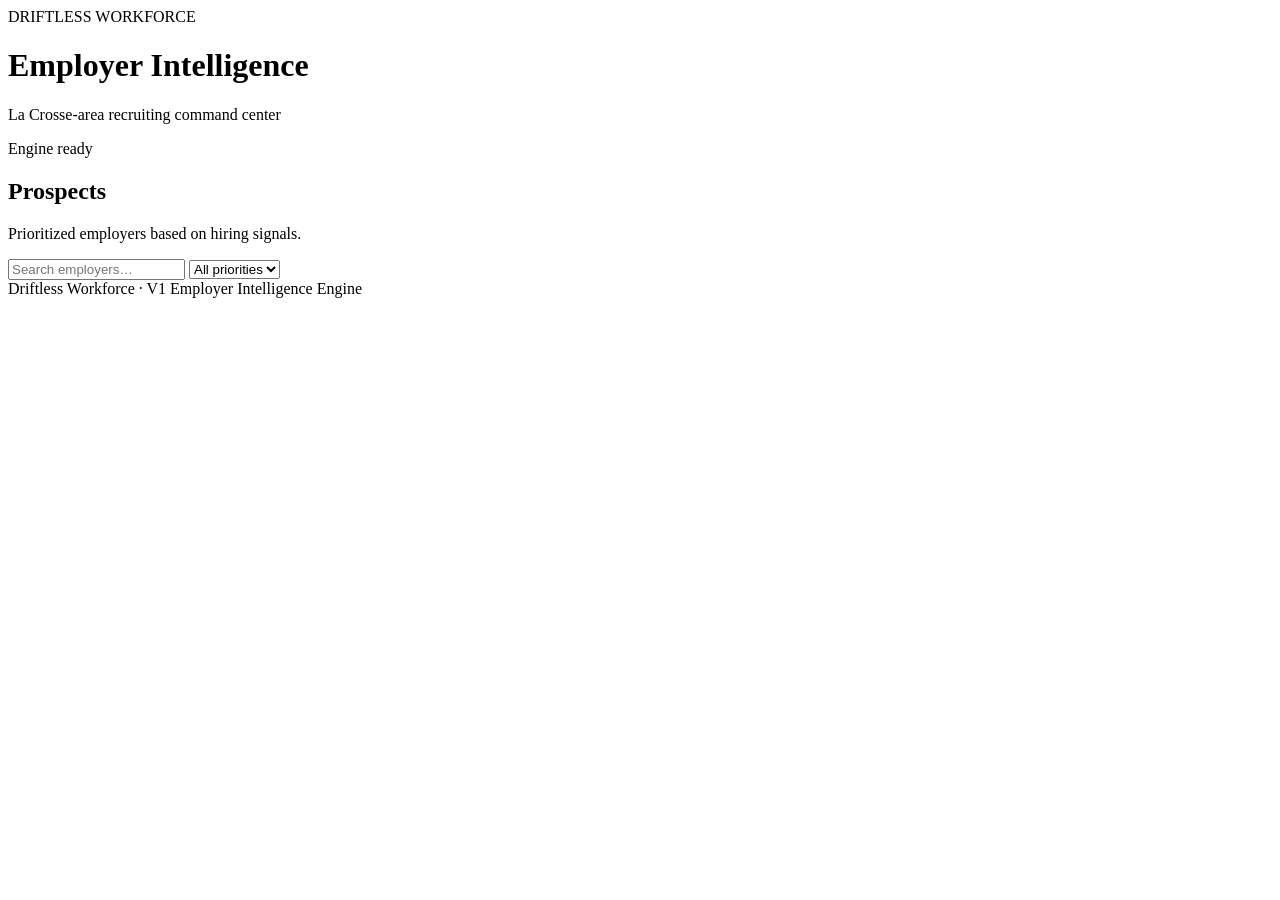
==== frontend/index.html @ dbfc9eac "Build browser command center shell" ====
<!doctype html>
<html lang="en">
<head>
  <meta charset="utf-8">
  <meta name="viewport" content="width=device-width,initial-scale=1">
  <title>Driftless Workforce | Employer Intelligence</title>
  <link rel="stylesheet" href="styles.css">
</head>
<body>
  <header class="topbar">
    <div>
      <div class="eyebrow">DRIFTLESS WORKFORCE</div>
      <h1>Employer Intelligence</h1>
      <p>La Crosse-area recruiting command center</p>
    </div>
    <div class="status"><span></span> Engine ready</div>
  </header>

  <main>
    <section class="metrics" id="metrics"></section>

    <section class="toolbar">
      <div>
        <h2>Prospects</h2>
        <p>Prioritized employers based on hiring signals.</p>
      </div>
      <div class="controls">
        <input id="search" type="search" placeholder="Search employers…">
        <select id="filter">
          <option value="ALL">All priorities</option>
          <option value="Pursue">Pursue</option>
          <option value="Monitor">Monitor</option>
          <option value="Low">Low</option>
        </select>
      </div>
    </section>

    <section id="prospects" class="prospects"></section>
  </main>

  <footer>Driftless Workforce · V1 Employer Intelligence Engine</footer>
  <script src="app.js"></script>
</body>
</html>
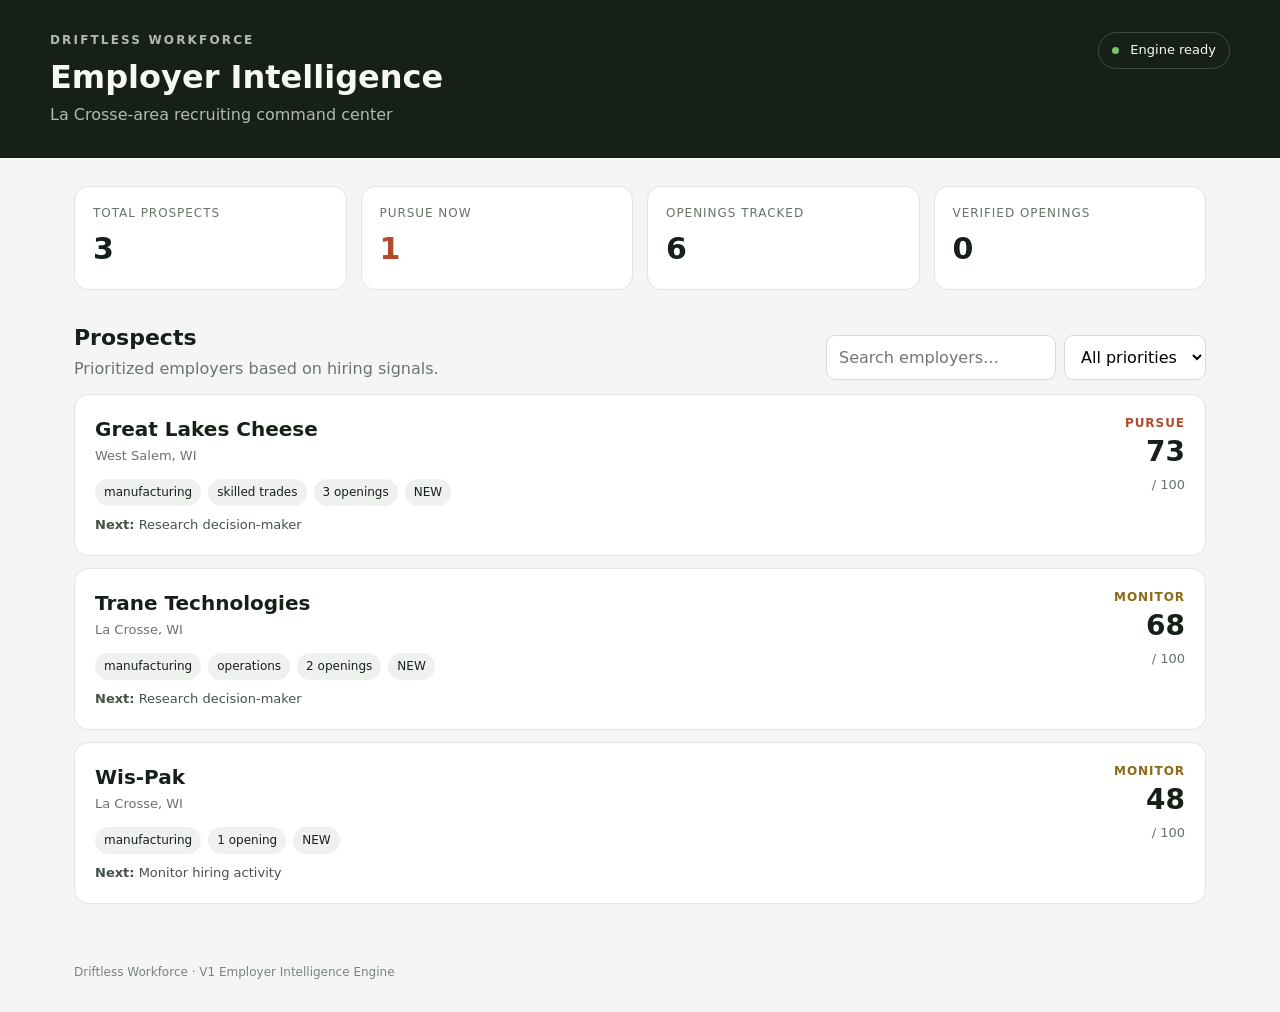
==== commit 0cc850fd: "Wire command center for prospect drill-down" ====
--- a/frontend/index.html
+++ b/frontend/index.html
@@ -1,44 +1 @@
-<!doctype html>
-<html lang="en">
-<head>
-  <meta charset="utf-8">
-  <meta name="viewport" content="width=device-width,initial-scale=1">
-  <title>Driftless Workforce | Employer Intelligence</title>
-  <link rel="stylesheet" href="styles.css">
-</head>
-<body>
-  <header class="topbar">
-    <div>
-      <div class="eyebrow">DRIFTLESS WORKFORCE</div>
-      <h1>Employer Intelligence</h1>
-      <p>La Crosse-area recruiting command center</p>
-    </div>
-    <div class="status"><span></span> Engine ready</div>
-  </header>
-
-  <main>
-    <section class="metrics" id="metrics"></section>
-
-    <section class="toolbar">
-      <div>
-        <h2>Prospects</h2>
-        <p>Prioritized employers based on hiring signals.</p>
-      </div>
-      <div class="controls">
-        <input id="search" type="search" placeholder="Search employers…">
-        <select id="filter">
-          <option value="ALL">All priorities</option>
-          <option value="Pursue">Pursue</option>
-          <option value="Monitor">Monitor</option>
-          <option value="Low">Low</option>
-        </select>
-      </div>
-    </section>
-
-    <section id="prospects" class="prospects"></section>
-  </main>
-
-  <footer>Driftless Workforce · V1 Employer Intelligence Engine</footer>
-  <script src="app.js"></script>
-</body>
-</html>
+<!doctype html><html lang="en"><head><meta charset="utf-8"><meta name="viewport" content="width=device-width,initial-scale=1"><title>Driftless Workforce | Employer Intelligence</title><link rel="stylesheet" href="styles.css"></head><body><header class="topbar"><div><div class="eyebrow">DRIFTLESS WORKFORCE</div><h1>Employer Intelligence</h1><p>La Crosse-area recruiting command center</p></div><div class="status"><span></span> Engine ready</div></header><main><section class="metrics" id="metrics"></section><section class="toolbar"><div><h2>Prospects</h2><p>Prioritized employers based on hiring signals.</p></div><div class="controls"><input id="search" type="search" placeholder="Search employers…"><select id="filter"><option value="ALL">All priorities</option><option value="Pursue">Pursue</option><option value="Monitor">Monitor</option><option value="Low">Low</option></select></div></section><section id="prospects" class="prospects"></section></main><footer>Driftless Workforce · V1 Employer Intelligence Engine</footer><script src="app.js"></script></body></html>
--- a/frontend/styles.css
+++ b/frontend/styles.css
@@ -0,0 +1,6 @@
+:root{font-family:Inter,ui-sans-serif,system-ui,-apple-system,BlinkMacSystemFont,"Segoe UI",sans-serif;color:#172018;background:#f5f6f3;line-height:1.45}
+*{box-sizing:border-box}body{margin:0}.topbar{background:#172018;color:#f7f8f4;padding:32px max(24px,calc((100vw - 1180px)/2));display:flex;justify-content:space-between;gap:24px;align-items:flex-start}.eyebrow{font-size:12px;letter-spacing:.18em;font-weight:800;opacity:.7}.topbar h1{margin:5px 0 2px;font-size:32px}.topbar p{margin:0;opacity:.7}.status{border:1px solid rgba(255,255,255,.18);border-radius:999px;padding:8px 13px;font-size:13px;white-space:nowrap}.status span{display:inline-block;width:7px;height:7px;border-radius:50%;background:#79c267;margin-right:7px}
+main{max-width:1180px;margin:0 auto;padding:28px 24px 60px}.metrics{display:grid;grid-template-columns:repeat(4,1fr);gap:14px;margin-bottom:32px}.metric{background:#fff;border:1px solid #e1e4df;border-radius:14px;padding:18px}.metric .label{font-size:12px;text-transform:uppercase;letter-spacing:.08em;color:#69736a}.metric .value{font-size:30px;font-weight:800;margin-top:5px}.metric.hot .value{color:#b44a2d}
+.toolbar{display:flex;justify-content:space-between;align-items:end;gap:20px;margin-bottom:14px}.toolbar h2{margin:0;font-size:22px}.toolbar p{margin:3px 0 0;color:#6b746d}.controls{display:flex;gap:8px}.controls input,.controls select{border:1px solid #d5dad4;background:#fff;border-radius:9px;padding:10px 12px;font:inherit}.controls input{min-width:230px}
+.prospects{display:grid;gap:12px}.card{background:#fff;border:1px solid #e1e4df;border-radius:14px;padding:20px;display:grid;grid-template-columns:minmax(0,1fr) auto;gap:18px}.card:hover{border-color:#bfc8bf}.company{font-size:20px;font-weight:800}.meta{color:#69736a;font-size:13px;margin-top:3px}.signals{display:flex;flex-wrap:wrap;gap:7px;margin-top:13px}.pill{background:#eef1ed;border-radius:999px;padding:5px 9px;font-size:12px}.score{text-align:right}.score strong{font-size:28px}.priority{font-size:12px;font-weight:800;text-transform:uppercase;letter-spacing:.08em}.pursue{color:#b44a2d}.monitor{color:#8b6a18}.low{color:#69736a}.action{margin-top:10px;font-size:13px;color:#475148}.empty{padding:40px;text-align:center;color:#69736a;background:#fff;border:1px dashed #cfd5cf;border-radius:14px}
+footer{max-width:1180px;margin:0 auto;padding:0 24px 30px;color:#7a827b;font-size:12px}@media(max-width:760px){.topbar{display:block}.status{display:inline-block;margin-top:18px}.metrics{grid-template-columns:repeat(2,1fr)}.toolbar{display:block}.controls{margin-top:14px}.controls input{min-width:0;width:100%}.card{grid-template-columns:1fr}.score{text-align:left}}
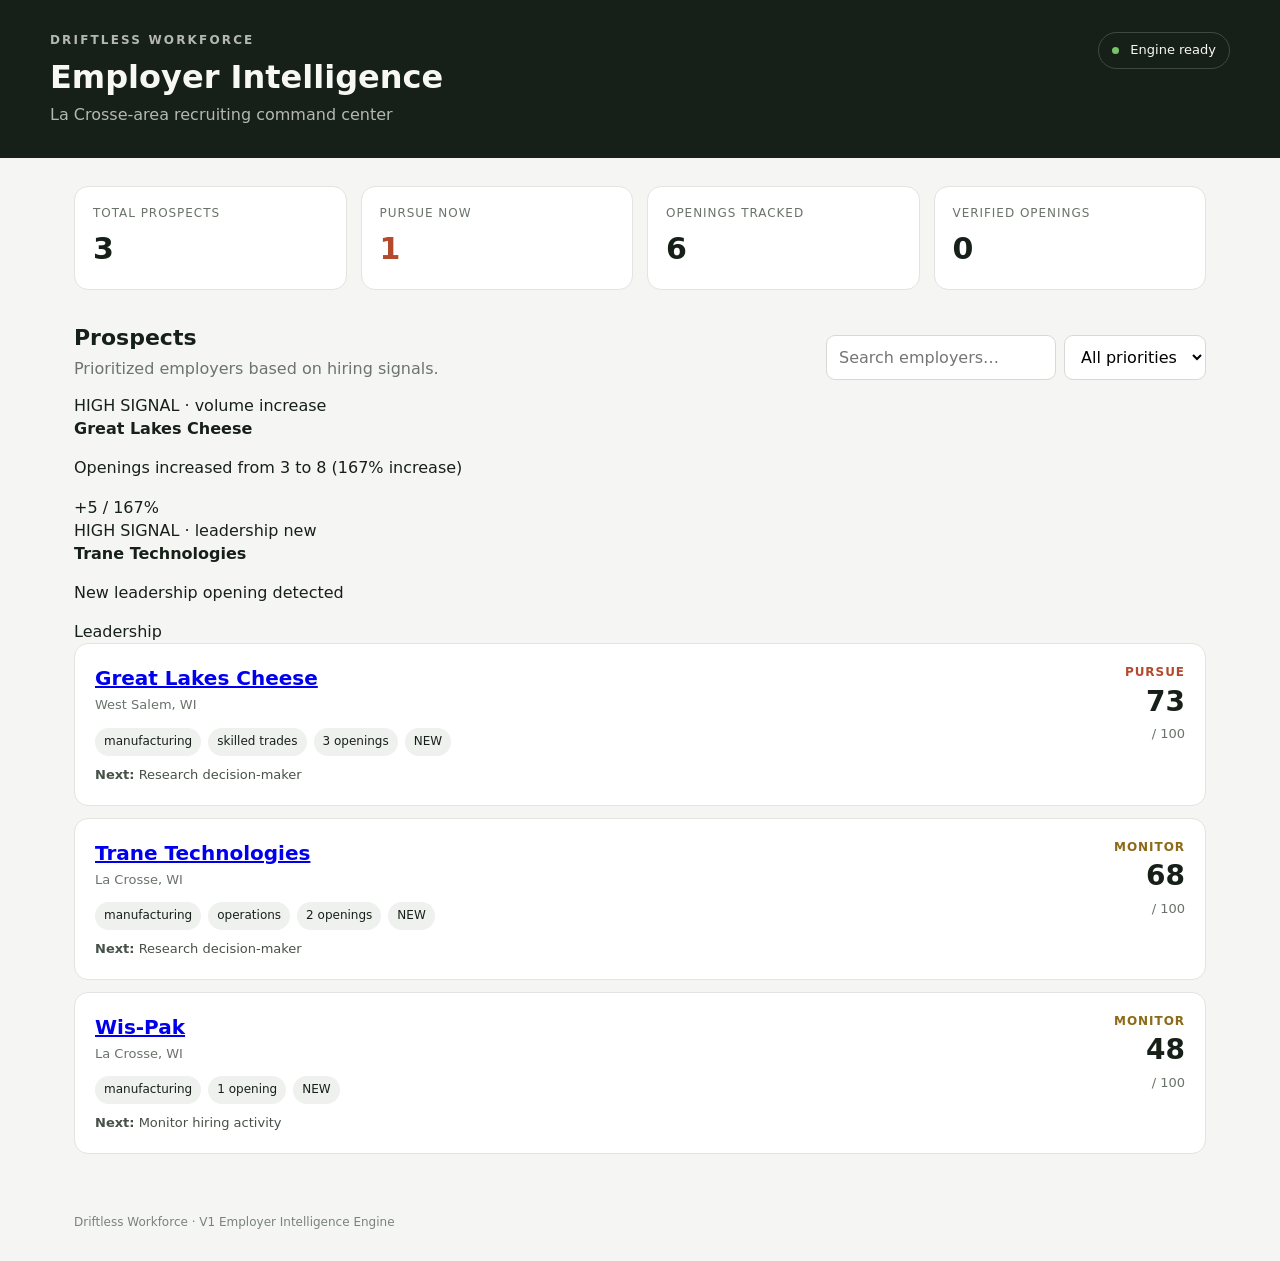
==== commit 2286eded: "Show live hiring signals on command center" ====
--- a/frontend/index.html
+++ b/frontend/index.html
@@ -1 +1 @@
-<!doctype html><html lang="en"><head><meta charset="utf-8"><meta name="viewport" content="width=device-width,initial-scale=1"><title>Driftless Workforce | Employer Intelligence</title><link rel="stylesheet" href="styles.css"></head><body><header class="topbar"><div><div class="eyebrow">DRIFTLESS WORKFORCE</div><h1>Employer Intelligence</h1><p>La Crosse-area recruiting command center</p></div><div class="status"><span></span> Engine ready</div></header><main><section class="metrics" id="metrics"></section><section class="toolbar"><div><h2>Prospects</h2><p>Prioritized employers based on hiring signals.</p></div><div class="controls"><input id="search" type="search" placeholder="Search employers…"><select id="filter"><option value="ALL">All priorities</option><option value="Pursue">Pursue</option><option value="Monitor">Monitor</option><option value="Low">Low</option></select></div></section><section id="prospects" class="prospects"></section></main><footer>Driftless Workforce · V1 Employer Intelligence Engine</footer><script src="app.js"></script></body></html>+<!doctype html><html lang="en"><head><meta charset="utf-8"><meta name="viewport" content="width=device-width,initial-scale=1"><title>Driftless Workforce | Employer Intelligence</title><link rel="stylesheet" href="styles.css"></head><body><header class="topbar"><div><div class="eyebrow">DRIFTLESS WORKFORCE</div><h1>Employer Intelligence</h1><p>La Crosse-area recruiting command center</p></div><div class="status"><span></span> Engine ready</div></header><main><section class="metrics" id="metrics"></section><section class="toolbar"><div><h2>Prospects</h2><p>Prioritized employers based on hiring signals.</p></div><div class="controls"><input id="search" type="search" placeholder="Search employers…"><select id="filter"><option value="ALL">All priorities</option><option value="Pursue">Pursue</option><option value="Monitor">Monitor</option><option value="Low">Low</option></select></div></section><section><div id="alerts"></div></section><section id="prospects" class="prospects"></section></main><footer>Driftless Workforce · V1 Employer Intelligence Engine</footer><script src="app.js"></script><script src="alerts.js"></script></body></html>
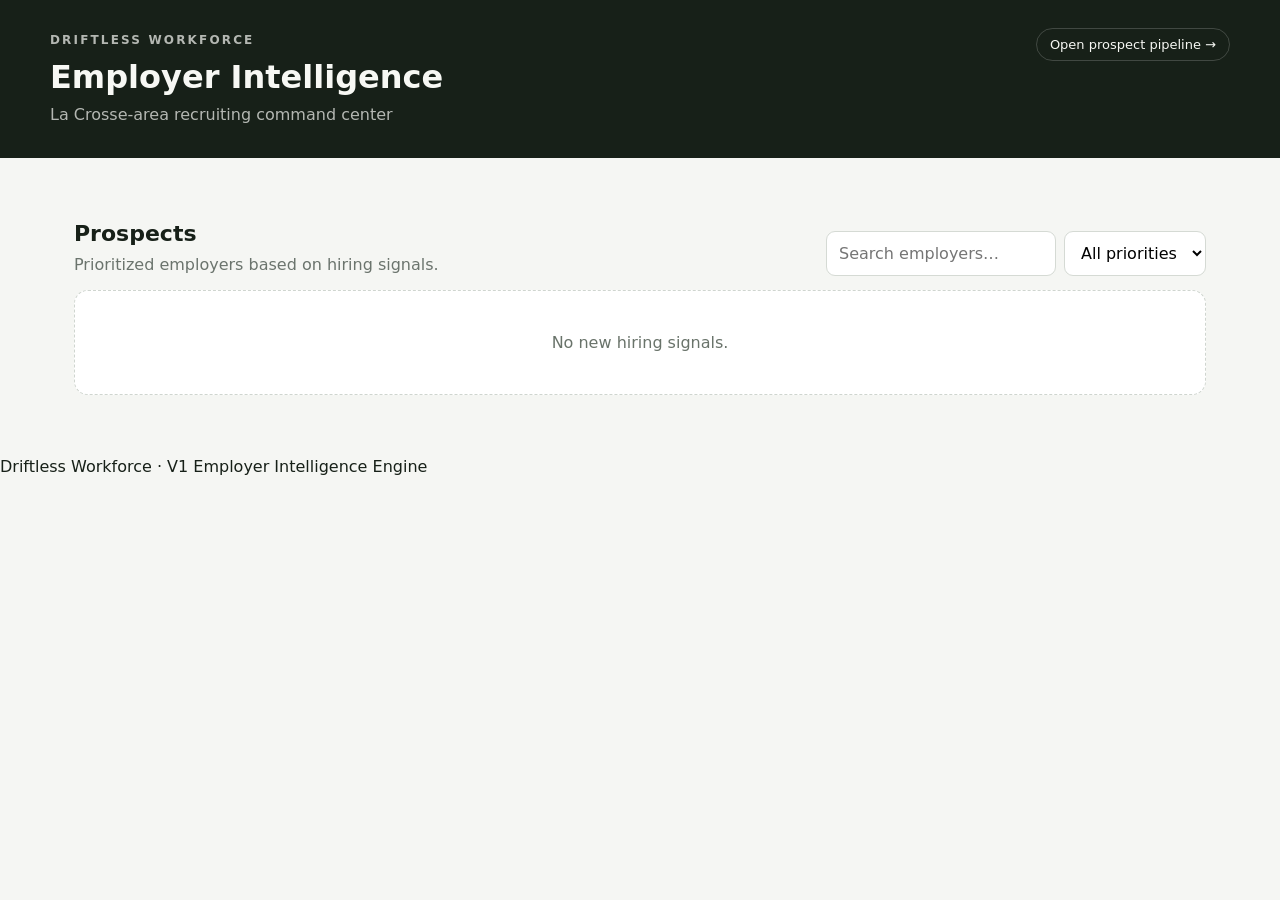
==== commit dc48d668: "Add production prospect pipeline navigation" ====
--- a/frontend/index.html
+++ b/frontend/index.html
@@ -1 +1 @@
-<!doctype html><html lang="en"><head><meta charset="utf-8"><meta name="viewport" content="width=device-width,initial-scale=1"><title>Driftless Workforce | Employer Intelligence</title><link rel="stylesheet" href="styles.css"></head><body><header class="topbar"><div><div class="eyebrow">DRIFTLESS WORKFORCE</div><h1>Employer Intelligence</h1><p>La Crosse-area recruiting command center</p></div><div class="status"><span></span> Engine ready</div></header><main><section class="metrics" id="metrics"></section><section class="toolbar"><div><h2>Prospects</h2><p>Prioritized employers based on hiring signals.</p></div><div class="controls"><input id="search" type="search" placeholder="Search employers…"><select id="filter"><option value="ALL">All priorities</option><option value="Pursue">Pursue</option><option value="Monitor">Monitor</option><option value="Low">Low</option></select></div></section><section><div id="alerts"></div></section><section id="prospects" class="prospects"></section></main><footer>Driftless Workforce · V1 Employer Intelligence Engine</footer><script src="app.js"></script><script src="alerts.js"></script></body></html>+<!doctype html><html lang="en"><head><meta charset="utf-8"><meta name="viewport" content="width=device-width,initial-scale=1"><title>Driftless Workforce | Employer Intelligence</title><link rel="stylesheet" href="styles.css"></head><body><header class="topbar"><div><div class="eyebrow">DRIFTLESS WORKFORCE</div><h1>Employer Intelligence</h1><p>La Crosse-area recruiting command center</p></div><div><a class="status" href="pipeline.html">Open prospect pipeline →</a></div></header><main><section class="metrics" id="metrics"></section><section class="toolbar"><div><h2>Prospects</h2><p>Prioritized employers based on hiring signals.</p></div><div class="controls"><input id="search" type="search" placeholder="Search employers…"><select id="filter"><option value="ALL">All priorities</option><option value="Pursue">Pursue</option><option value="Monitor">Monitor</option><option value="Low">Low</option></select></div></section><section><div id="alerts"></div></section><section id="prospects" class="prospects"></section></main><footer>Driftless Workforce · V1 Employer Intelligence Engine</footer><script src="app.js"></script><script src="alerts.js"></script></body></html>
--- a/frontend/styles.css
+++ b/frontend/styles.css
@@ -1,6 +1 @@
-:root{font-family:Inter,ui-sans-serif,system-ui,-apple-system,BlinkMacSystemFont,"Segoe UI",sans-serif;color:#172018;background:#f5f6f3;line-height:1.45}
-*{box-sizing:border-box}body{margin:0}.topbar{background:#172018;color:#f7f8f4;padding:32px max(24px,calc((100vw - 1180px)/2));display:flex;justify-content:space-between;gap:24px;align-items:flex-start}.eyebrow{font-size:12px;letter-spacing:.18em;font-weight:800;opacity:.7}.topbar h1{margin:5px 0 2px;font-size:32px}.topbar p{margin:0;opacity:.7}.status{border:1px solid rgba(255,255,255,.18);border-radius:999px;padding:8px 13px;font-size:13px;white-space:nowrap}.status span{display:inline-block;width:7px;height:7px;border-radius:50%;background:#79c267;margin-right:7px}
-main{max-width:1180px;margin:0 auto;padding:28px 24px 60px}.metrics{display:grid;grid-template-columns:repeat(4,1fr);gap:14px;margin-bottom:32px}.metric{background:#fff;border:1px solid #e1e4df;border-radius:14px;padding:18px}.metric .label{font-size:12px;text-transform:uppercase;letter-spacing:.08em;color:#69736a}.metric .value{font-size:30px;font-weight:800;margin-top:5px}.metric.hot .value{color:#b44a2d}
-.toolbar{display:flex;justify-content:space-between;align-items:end;gap:20px;margin-bottom:14px}.toolbar h2{margin:0;font-size:22px}.toolbar p{margin:3px 0 0;color:#6b746d}.controls{display:flex;gap:8px}.controls input,.controls select{border:1px solid #d5dad4;background:#fff;border-radius:9px;padding:10px 12px;font:inherit}.controls input{min-width:230px}
-.prospects{display:grid;gap:12px}.card{background:#fff;border:1px solid #e1e4df;border-radius:14px;padding:20px;display:grid;grid-template-columns:minmax(0,1fr) auto;gap:18px}.card:hover{border-color:#bfc8bf}.company{font-size:20px;font-weight:800}.meta{color:#69736a;font-size:13px;margin-top:3px}.signals{display:flex;flex-wrap:wrap;gap:7px;margin-top:13px}.pill{background:#eef1ed;border-radius:999px;padding:5px 9px;font-size:12px}.score{text-align:right}.score strong{font-size:28px}.priority{font-size:12px;font-weight:800;text-transform:uppercase;letter-spacing:.08em}.pursue{color:#b44a2d}.monitor{color:#8b6a18}.low{color:#69736a}.action{margin-top:10px;font-size:13px;color:#475148}.empty{padding:40px;text-align:center;color:#69736a;background:#fff;border:1px dashed #cfd5cf;border-radius:14px}
-footer{max-width:1180px;margin:0 auto;padding:0 24px 30px;color:#7a827b;font-size:12px}@media(max-width:760px){.topbar{display:block}.status{display:inline-block;margin-top:18px}.metrics{grid-template-columns:repeat(2,1fr)}.toolbar{display:block}.controls{margin-top:14px}.controls input{min-width:0;width:100%}.card{grid-template-columns:1fr}.score{text-align:left}}
+:root{font-family:Inter,ui-sans-serif,system-ui,-apple-system,BlinkMacSystemFont,"Segoe UI",sans-serif;color:#172018;background:#f5f6f3;line-height:1.45}*{box-sizing:border-box}body{margin:0}.topbar{background:#172018;color:#f7f8f4;padding:32px max(24px,calc((100vw - 1180px)/2));display:flex;justify-content:space-between;gap:24px;align-items:flex-start}.eyebrow{font-size:12px;letter-spacing:.18em;font-weight:800;opacity:.7}.topbar h1{margin:5px 0 2px;font-size:32px}.topbar p{margin:0;opacity:.7}.status{border:1px solid rgba(255,255,255,.18);border-radius:999px;padding:8px 13px;font-size:13px;white-space:nowrap;color:inherit;text-decoration:none}.status span{display:inline-block;width:7px;height:7px;border-radius:50%;background:#79c267;margin-right:7px}main{max-width:1180px;margin:0 auto;padding:28px 24px 60px}.metrics{display:grid;grid-template-columns:repeat(4,1fr);gap:14px;margin-bottom:32px}.metric{background:#fff;border:1px solid #e1e4df;border-radius:14px;padding:18px}.metric .label{font-size:12px;text-transform:uppercase;letter-spacing:.08em;color:#69736a}.metric .value{font-size:30px;font-weight:800;margin-top:5px}.metric.hot .value{color:#b44a2d}.toolbar{display:flex;justify-content:space-between;align-items:end;gap:20px;margin-bottom:14px}.toolbar h2{margin:0;font-size:22px}.toolbar p{margin:3px 0 0;color:#6b746d}.controls{display:flex;gap:8px}.controls input,.controls select{border:1px solid #d5dad4;background:#fff;border-radius:9px;padding:10px 12px;font:inherit}.controls input{min-width:230px}.prospects{display:grid;gap:12px}.card{background:#fff;border:1px solid #e1e4df;border-radius:14px;padding:20px;display:grid;grid-template-columns:minmax(0,1fr) auto;gap:18px}.card:hover{border-color:#bfc8bf}.company{font-size:20px;font-weight:800;color:inherit;text-decoration:none}.company:hover{text-decoration:underline}.meta{color:#69736a;font-size:13px;margin-top:3px}.signals{display:flex;flex-wrap:wrap;gap:7px;margin-top:13px}.pill{background:#eef1ed;border-radius:999px;padding:5px 9px;font-size:12px}.momentum{display:inline-block;border-radius:999px;padding:5px 9px;font-size:12px;font-weight:800;background:#eef1ed}.momentum.up{background:#e5f0e2;color:#35602f}.momentum.down{background:#f2e8e4;color:#7a3828}.momentum.flat,.momentum.baseline{color:#69736a}.score{text-align:right}.score strong{font-size:28px}.priority{font-size:12px;font-weight:800;text-transform:uppercase;letter-spacing:.08em}.pursue{color:#b44a2d}.monitor{color:#8b6a18}.low{color:#69736a}.action{margin-top:10px;font-size:13px;color:#475148}.empty{padding:40px;text-align:center;color:#69736a;background:#fff;border:1px dashed #cfd5cf;border-radius:14px}.alert{display:flex;justify-content:space-between;gap:18px;align-items:center;background:#fff;border:1px solid #e1e4df;border-left:4px solid #b44a2d;border-radius:12px;padding:14px 16px;margin:0 0 12px}.alert.medium{border-left-color:#8b6a18}.alert.low{border-left-color:#69736a}.alert-kicker{font-size:10px;letter-spacing:.12em;font-weight:800;color:#69736a;text-transform:uppercase}.alert p{margin:3px 0 0;color:#475148}.alert>span{font-weight:800;white-space:nowrap}.pipeline{display:grid;grid-template-columns:repeat(6,minmax(180px,1fr));gap:12px;overflow-x:auto}.lane{background:#eef1ed;border-radius:12px;padding:10px;min-height:300px}.lane-head{display:flex;justify-content:space-between;align-items:center}.lane-head h2{font-size:11px;letter-spacing:.08em}.lane-head span{font-size:11px;background:#fff;border-radius:999px;padding:3px 7px}.pipeline-card{background:#fff;border-radius:10px;padding:12px;margin:8px 0}.pipeline-card .action{font-size:12px;margin:7px 0}.pipeline-card select{width:100%;padding:7px;border:1px solid #d5dad4;border-radius:7px;background:#fff}.empty-lane{font-size:12px;color:#69736a;padding:20px 4px}.trend-card{display:block;margin-top:16px}.trend-summary{display:flex;align-items:baseline;gap:10px;margin:12px 0 18px}.trend-summary strong{font-size:38px}.trend-summary span{color:#69736a}.trend-change{font-weight:800}.trend-chart{height:180px;display:flex;align-items:end;gap:12px;padding:12px 8px 0;border-bottom:1px solid #d5dad4;overflow-x:auto}.trend-point{height:100%;min-width:58px;display:flex;flex-direction:column;justify-content:end;align-items:center;gap:6px}.bar{width:34px;min-height:8px;background:#172018;border-radius:5px 5px 0 0;display:flex;justify-content:center;align-items:flex-start}.bar span{font-size:11px;color:#fff;padding-top:4px}.trend-point small{color:#69736a;font-size:11px}.detail-card{display:block}.detail-card aside{margin-top:24px;padding:16px;background:#f5f6f3;border-radius:10px}.bigscore{font-size:56px;font-weight:900;margin:6px 0 18px}.bigscore small{font-size:18px;font-weight:600;color:#69736a}.score-breakdown{border:1px solid #e1e4df;border-radius:12px;padding:16px;margin:0 0 24px}.breakdown-head{display:flex;justify-content:space-between;align-items:center}.breakdown-head h2{margin:0;font-size:18px}.breakdown-head strong{font-size:20px}.breakdown-row{display:flex;justify-content:space-between;gap:18px;padding:12px 0;border-top:1px solid #eef0ed}.breakdown-row:first-of-type{margin-top:10px}.breakdown-row p{margin:2px 0 0;color:#69736a;font-size:13px}.breakdown-row b{white-space:nowrap}.breakdown-note{font-size:11px;color:#69736a;margin-top:8px}.detail-card button{border:0;border-radius:8px;padding:10px 14px;background:#172018;color:#fff;font:inherit;cursor:pointer}@media(max-width:760px){.topbar{display:block}.status{display:inline-block;margin-top:18px}.metrics{grid-template-columns:repeat(2,1fr)}.toolbar{display:block}.controls{margin-top:14px}.controls input{min-width:0;width:100%}.card{grid-template-columns:1fr}.score{text-align:left}.alert{display:block}.alert>span{display:block;margin-top:8px}.pipeline{grid-template-columns:repeat(6,180px)}}
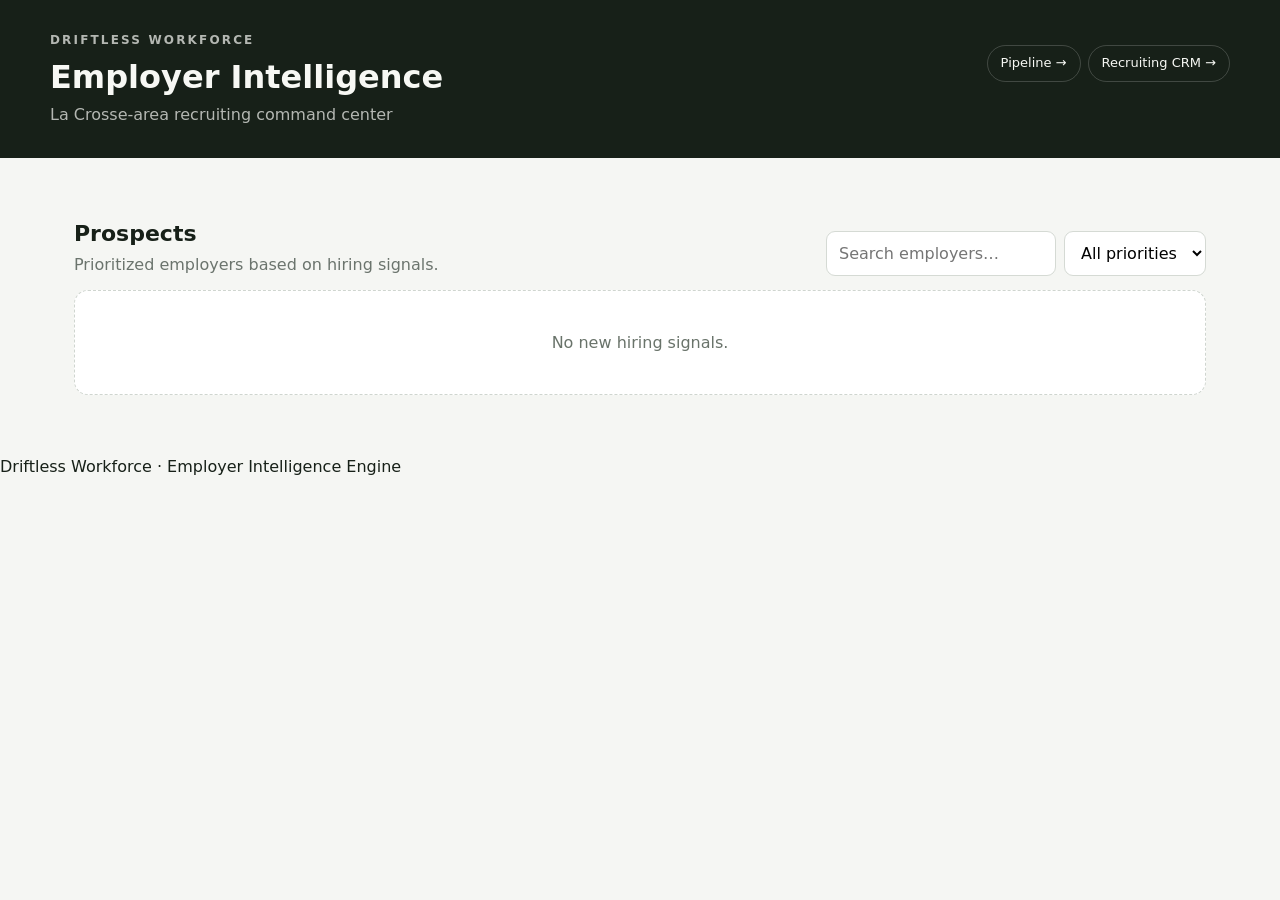
==== commit 8b78f139: "Add CRM navigation to command center" ====
--- a/frontend/index.html
+++ b/frontend/index.html
@@ -1 +1 @@
-<!doctype html><html lang="en"><head><meta charset="utf-8"><meta name="viewport" content="width=device-width,initial-scale=1"><title>Driftless Workforce | Employer Intelligence</title><link rel="stylesheet" href="styles.css"></head><body><header class="topbar"><div><div class="eyebrow">DRIFTLESS WORKFORCE</div><h1>Employer Intelligence</h1><p>La Crosse-area recruiting command center</p></div><div><a class="status" href="pipeline.html">Open prospect pipeline →</a></div></header><main><section class="metrics" id="metrics"></section><section class="toolbar"><div><h2>Prospects</h2><p>Prioritized employers based on hiring signals.</p></div><div class="controls"><input id="search" type="search" placeholder="Search employers…"><select id="filter"><option value="ALL">All priorities</option><option value="Pursue">Pursue</option><option value="Monitor">Monitor</option><option value="Low">Low</option></select></div></section><section><div id="alerts"></div></section><section id="prospects" class="prospects"></section></main><footer>Driftless Workforce · V1 Employer Intelligence Engine</footer><script src="app.js"></script><script src="alerts.js"></script></body></html>+<!doctype html><html lang="en"><head><meta charset="utf-8"><meta name="viewport" content="width=device-width,initial-scale=1"><title>Driftless Workforce | Employer Intelligence</title><link rel="stylesheet" href="styles.css"></head><body><header class="topbar"><div><div class="eyebrow">DRIFTLESS WORKFORCE</div><h1>Employer Intelligence</h1><p>La Crosse-area recruiting command center</p></div><div class="signals"><a class="status" href="pipeline.html">Pipeline →</a><a class="status" href="workspace.html">Recruiting CRM →</a></div></header><main><section class="metrics" id="metrics"></section><section class="toolbar"><div><h2>Prospects</h2><p>Prioritized employers based on hiring signals.</p></div><div class="controls"><input id="search" type="search" placeholder="Search employers…"><select id="filter"><option value="ALL">All priorities</option><option value="Pursue">Pursue</option><option value="Monitor">Monitor</option><option value="Low">Low</option></select></div></section><section><div id="alerts"></div></section><section id="prospects" class="prospects"></section></main><footer>Driftless Workforce · Employer Intelligence Engine</footer><script src="app.js"></script><script src="alerts.js"></script></body></html>
--- a/frontend/styles.css
+++ b/frontend/styles.css
@@ -1 +1 @@
-:root{font-family:Inter,ui-sans-serif,system-ui,-apple-system,BlinkMacSystemFont,"Segoe UI",sans-serif;color:#172018;background:#f5f6f3;line-height:1.45}*{box-sizing:border-box}body{margin:0}.topbar{background:#172018;color:#f7f8f4;padding:32px max(24px,calc((100vw - 1180px)/2));display:flex;justify-content:space-between;gap:24px;align-items:flex-start}.eyebrow{font-size:12px;letter-spacing:.18em;font-weight:800;opacity:.7}.topbar h1{margin:5px 0 2px;font-size:32px}.topbar p{margin:0;opacity:.7}.status{border:1px solid rgba(255,255,255,.18);border-radius:999px;padding:8px 13px;font-size:13px;white-space:nowrap;color:inherit;text-decoration:none}.status span{display:inline-block;width:7px;height:7px;border-radius:50%;background:#79c267;margin-right:7px}main{max-width:1180px;margin:0 auto;padding:28px 24px 60px}.metrics{display:grid;grid-template-columns:repeat(4,1fr);gap:14px;margin-bottom:32px}.metric{background:#fff;border:1px solid #e1e4df;border-radius:14px;padding:18px}.metric .label{font-size:12px;text-transform:uppercase;letter-spacing:.08em;color:#69736a}.metric .value{font-size:30px;font-weight:800;margin-top:5px}.metric.hot .value{color:#b44a2d}.toolbar{display:flex;justify-content:space-between;align-items:end;gap:20px;margin-bottom:14px}.toolbar h2{margin:0;font-size:22px}.toolbar p{margin:3px 0 0;color:#6b746d}.controls{display:flex;gap:8px}.controls input,.controls select{border:1px solid #d5dad4;background:#fff;border-radius:9px;padding:10px 12px;font:inherit}.controls input{min-width:230px}.prospects{display:grid;gap:12px}.card{background:#fff;border:1px solid #e1e4df;border-radius:14px;padding:20px;display:grid;grid-template-columns:minmax(0,1fr) auto;gap:18px}.card:hover{border-color:#bfc8bf}.company{font-size:20px;font-weight:800;color:inherit;text-decoration:none}.company:hover{text-decoration:underline}.meta{color:#69736a;font-size:13px;margin-top:3px}.signals{display:flex;flex-wrap:wrap;gap:7px;margin-top:13px}.pill{background:#eef1ed;border-radius:999px;padding:5px 9px;font-size:12px}.momentum{display:inline-block;border-radius:999px;padding:5px 9px;font-size:12px;font-weight:800;background:#eef1ed}.momentum.up{background:#e5f0e2;color:#35602f}.momentum.down{background:#f2e8e4;color:#7a3828}.momentum.flat,.momentum.baseline{color:#69736a}.score{text-align:right}.score strong{font-size:28px}.priority{font-size:12px;font-weight:800;text-transform:uppercase;letter-spacing:.08em}.pursue{color:#b44a2d}.monitor{color:#8b6a18}.low{color:#69736a}.action{margin-top:10px;font-size:13px;color:#475148}.empty{padding:40px;text-align:center;color:#69736a;background:#fff;border:1px dashed #cfd5cf;border-radius:14px}.alert{display:flex;justify-content:space-between;gap:18px;align-items:center;background:#fff;border:1px solid #e1e4df;border-left:4px solid #b44a2d;border-radius:12px;padding:14px 16px;margin:0 0 12px}.alert.medium{border-left-color:#8b6a18}.alert.low{border-left-color:#69736a}.alert-kicker{font-size:10px;letter-spacing:.12em;font-weight:800;color:#69736a;text-transform:uppercase}.alert p{margin:3px 0 0;color:#475148}.alert>span{font-weight:800;white-space:nowrap}.pipeline{display:grid;grid-template-columns:repeat(6,minmax(180px,1fr));gap:12px;overflow-x:auto}.lane{background:#eef1ed;border-radius:12px;padding:10px;min-height:300px}.lane-head{display:flex;justify-content:space-between;align-items:center}.lane-head h2{font-size:11px;letter-spacing:.08em}.lane-head span{font-size:11px;background:#fff;border-radius:999px;padding:3px 7px}.pipeline-card{background:#fff;border-radius:10px;padding:12px;margin:8px 0}.pipeline-card .action{font-size:12px;margin:7px 0}.pipeline-card select{width:100%;padding:7px;border:1px solid #d5dad4;border-radius:7px;background:#fff}.empty-lane{font-size:12px;color:#69736a;padding:20px 4px}.trend-card{display:block;margin-top:16px}.trend-summary{display:flex;align-items:baseline;gap:10px;margin:12px 0 18px}.trend-summary strong{font-size:38px}.trend-summary span{color:#69736a}.trend-change{font-weight:800}.trend-chart{height:180px;display:flex;align-items:end;gap:12px;padding:12px 8px 0;border-bottom:1px solid #d5dad4;overflow-x:auto}.trend-point{height:100%;min-width:58px;display:flex;flex-direction:column;justify-content:end;align-items:center;gap:6px}.bar{width:34px;min-height:8px;background:#172018;border-radius:5px 5px 0 0;display:flex;justify-content:center;align-items:flex-start}.bar span{font-size:11px;color:#fff;padding-top:4px}.trend-point small{color:#69736a;font-size:11px}.detail-card{display:block}.detail-card aside{margin-top:24px;padding:16px;background:#f5f6f3;border-radius:10px}.bigscore{font-size:56px;font-weight:900;margin:6px 0 18px}.bigscore small{font-size:18px;font-weight:600;color:#69736a}.score-breakdown{border:1px solid #e1e4df;border-radius:12px;padding:16px;margin:0 0 24px}.breakdown-head{display:flex;justify-content:space-between;align-items:center}.breakdown-head h2{margin:0;font-size:18px}.breakdown-head strong{font-size:20px}.breakdown-row{display:flex;justify-content:space-between;gap:18px;padding:12px 0;border-top:1px solid #eef0ed}.breakdown-row:first-of-type{margin-top:10px}.breakdown-row p{margin:2px 0 0;color:#69736a;font-size:13px}.breakdown-row b{white-space:nowrap}.breakdown-note{font-size:11px;color:#69736a;margin-top:8px}.detail-card button{border:0;border-radius:8px;padding:10px 14px;background:#172018;color:#fff;font:inherit;cursor:pointer}@media(max-width:760px){.topbar{display:block}.status{display:inline-block;margin-top:18px}.metrics{grid-template-columns:repeat(2,1fr)}.toolbar{display:block}.controls{margin-top:14px}.controls input{min-width:0;width:100%}.card{grid-template-columns:1fr}.score{text-align:left}.alert{display:block}.alert>span{display:block;margin-top:8px}.pipeline{grid-template-columns:repeat(6,180px)}}+:root{font-family:Inter,ui-sans-serif,system-ui,-apple-system,BlinkMacSystemFont,"Segoe UI",sans-serif;color:#172018;background:#f5f6f3;line-height:1.45}*{box-sizing:border-box}body{margin:0}.topbar{background:#172018;color:#f7f8f4;padding:32px max(24px,calc((100vw - 1180px)/2));display:flex;justify-content:space-between;gap:24px;align-items:flex-start}.eyebrow{font-size:12px;letter-spacing:.18em;font-weight:800;opacity:.7}.topbar h1{margin:5px 0 2px;font-size:32px}.topbar p{margin:0;opacity:.7}.status{border:1px solid rgba(255,255,255,.18);border-radius:999px;padding:8px 13px;font-size:13px;white-space:nowrap;color:inherit;text-decoration:none}.status span{display:inline-block;width:7px;height:7px;border-radius:50%;background:#79c267;margin-right:7px}main{max-width:1180px;margin:0 auto;padding:28px 24px 60px}.metrics{display:grid;grid-template-columns:repeat(4,1fr);gap:14px;margin-bottom:32px}.metric{background:#fff;border:1px solid #e1e4df;border-radius:14px;padding:18px}.metric .label{font-size:12px;text-transform:uppercase;letter-spacing:.08em;color:#69736a}.metric .value{font-size:30px;font-weight:800;margin-top:5px}.metric.hot .value{color:#b44a2d}.toolbar,.workspace-head{display:flex;justify-content:space-between;align-items:end;gap:20px;margin-bottom:14px}.toolbar h2,.workspace-head h2{margin:0;font-size:22px}.toolbar p,.workspace-head p{margin:3px 0 0;color:#6b746d}.controls{display:flex;gap:8px}.controls input,.controls select{border:1px solid #d5dad4;background:#fff;border-radius:9px;padding:10px 12px;font:inherit}.controls input{min-width:230px}.prospects{display:grid;gap:12px}.card{background:#fff;border:1px solid #e1e4df;border-radius:14px;padding:20px;display:grid;grid-template-columns:minmax(0,1fr) auto;gap:18px}.card:hover{border-color:#bfc8bf}.company{font-size:20px;font-weight:800;color:inherit;text-decoration:none}.company:hover{text-decoration:underline}.meta{color:#69736a;font-size:13px;margin-top:3px}.signals{display:flex;flex-wrap:wrap;gap:7px;margin-top:13px}.pill{background:#eef1ed;border-radius:999px;padding:5px 9px;font-size:12px}.momentum{display:inline-block;border-radius:999px;padding:5px 9px;font-size:12px;font-weight:800;background:#eef1ed}.momentum.up{background:#e5f0e2;color:#35602f}.momentum.down{background:#f2e8e4;color:#7a3828}.momentum.flat,.momentum.baseline{color:#69736a}.score{text-align:right}.score strong{font-size:28px}.priority{font-size:12px;font-weight:800;text-transform:uppercase;letter-spacing:.08em}.pursue{color:#b44a2d}.monitor{color:#8b6a18}.low{color:#69736a}.action{margin-top:10px;font-size:13px;color:#475148}.empty{padding:40px;text-align:center;color:#69736a;background:#fff;border:1px dashed #cfd5cf;border-radius:14px}.alert{display:flex;justify-content:space-between;gap:18px;align-items:center;background:#fff;border:1px solid #e1e4df;border-left:4px solid #b44a2d;border-radius:12px;padding:14px 16px;margin:0 0 12px}.alert.medium{border-left-color:#8b6a18}.alert.low{border-left-color:#69736a}.alert-kicker{font-size:10px;letter-spacing:.12em;font-weight:800;color:#69736a;text-transform:uppercase}.alert p{margin:3px 0 0;color:#475148}.alert>span{font-weight:800;white-space:nowrap}.pipeline{display:grid;grid-template-columns:repeat(6,minmax(180px,1fr));gap:12px;overflow-x:auto}.lane{background:#eef1ed;border-radius:12px;padding:10px;min-height:300px}.lane-head{display:flex;justify-content:space-between;align-items:center}.lane-head h2{font-size:11px;letter-spacing:.08em}.lane-head span{font-size:11px;background:#fff;border-radius:999px;padding:3px 7px}.pipeline-card{background:#fff;border-radius:10px;padding:12px;margin:8px 0}.pipeline-card .action{font-size:12px;margin:7px 0}.pipeline-card select{width:100%;padding:7px;border:1px solid #d5dad4;border-radius:7px;background:#fff}.empty-lane{font-size:12px;color:#69736a;padding:20px 4px}.trend-card{display:block;margin-top:16px}.trend-summary{display:flex;align-items:baseline;gap:10px;margin:12px 0 18px}.trend-summary strong{font-size:38px}.trend-summary span{color:#69736a}.trend-change{font-weight:800}.trend-chart{height:180px;display:flex;align-items:end;gap:12px;padding:12px 8px 0;border-bottom:1px solid #d5dad4;overflow-x:auto}.trend-point{height:100%;min-width:58px;display:flex;flex-direction:column;justify-content:end;align-items:center;gap:6px}.bar{width:34px;min-height:8px;background:#172018;border-radius:5px 5px 0 0;display:flex;justify-content:center;align-items:flex-start}.bar span{font-size:11px;color:#fff;padding-top:4px}.trend-point small{color:#69736a;font-size:11px}.detail-card{display:block}.detail-card aside{margin-top:24px;padding:16px;background:#f5f6f3;border-radius:10px}.bigscore{font-size:56px;font-weight:900;margin:6px 0 18px}.bigscore small{font-size:18px;font-weight:600;color:#69736a}.score-breakdown{border:1px solid #e1e4df;border-radius:12px;padding:16px;margin:0 0 24px}.breakdown-head{display:flex;justify-content:space-between;align-items:center}.breakdown-head h2{margin:0;font-size:18px}.breakdown-head strong{font-size:20px}.breakdown-row{display:flex;justify-content:space-between;gap:18px;padding:12px 0;border-top:1px solid #eef0ed}.breakdown-row:first-of-type{margin-top:10px}.breakdown-row p{margin:2px 0 0;color:#69736a;font-size:13px}.breakdown-row b{white-space:nowrap}.breakdown-note{font-size:11px;color:#69736a;margin-top:8px}.job-list{display:grid;gap:8px;margin:10px 0 20px}.job-row{display:flex;justify-content:space-between;align-items:center;gap:16px;background:#f5f6f3;border-radius:9px;padding:11px 13px}.job-row .status{color:#172018;border-color:#d5dad4}.detail-card button,.primary{border:0;border-radius:8px;padding:10px 14px;background:#172018;color:#fff;font:inherit;cursor:pointer}.workspace-nav{display:flex;gap:6px;border-bottom:1px solid #d5dad4;margin-bottom:20px;overflow:auto}.tab{border:0;background:transparent;padding:12px 14px;font:inherit;color:#69736a;cursor:pointer;white-space:nowrap}.tab.active{color:#172018;font-weight:800;border-bottom:2px solid #172018}.workspace-panel{display:none}.workspace-panel.active{display:block}.workspace-table{display:grid;gap:9px}.workspace-row{background:#fff;border:1px solid #e1e4df;border-radius:12px;padding:15px 17px;display:flex;justify-content:space-between;gap:20px;align-items:center}.row-actions{display:flex;align-items:center;gap:8px}.ghost{border:1px solid #d5dad4;background:#fff;border-radius:8px;padding:7px 10px;cursor:pointer}.primary{font-weight:700}@media(max-width:760px){.topbar{display:block}.status{display:inline-block;margin-top:18px}.metrics{grid-template-columns:repeat(2,1fr)}.toolbar,.workspace-head{display:block}.controls{margin-top:14px}.controls input{min-width:0;width:100%}.card{grid-template-columns:1fr}.score{text-align:left}.alert{display:block}.alert>span{display:block;margin-top:8px}.pipeline{grid-template-columns:repeat(6,180px)}.job-row{align-items:flex-start;flex-direction:column}.workspace-row{align-items:flex-start;flex-direction:column}.row-actions{width:100%;justify-content:space-between}}
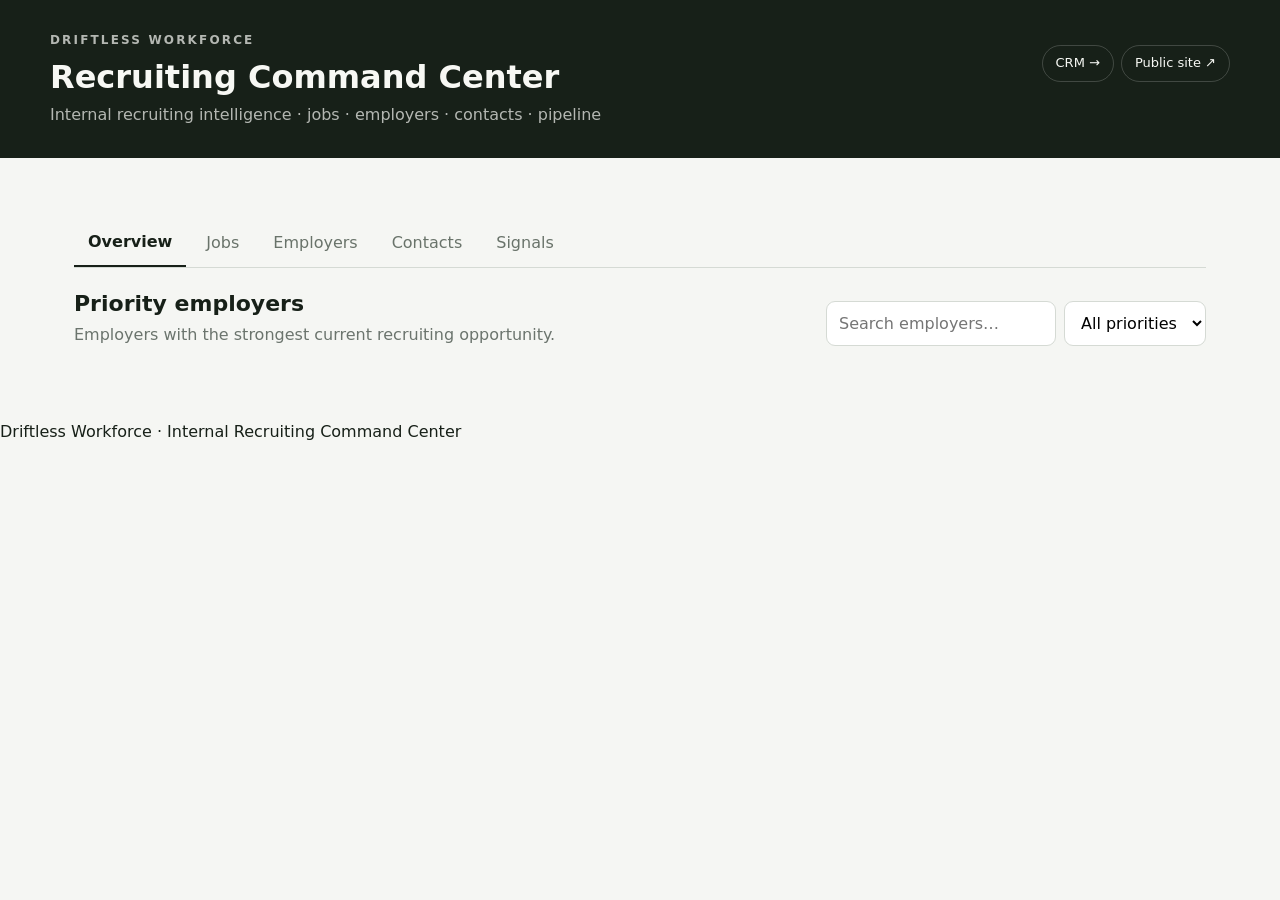
==== commit ca61ec25: "build: turn dashboard into recruiting command center" ====
--- a/frontend/index.html
+++ b/frontend/index.html
@@ -1 +1,16 @@
-<!doctype html><html lang="en"><head><meta charset="utf-8"><meta name="viewport" content="width=device-width,initial-scale=1"><title>Driftless Workforce | Employer Intelligence</title><link rel="stylesheet" href="styles.css"></head><body><header class="topbar"><div><div class="eyebrow">DRIFTLESS WORKFORCE</div><h1>Employer Intelligence</h1><p>La Crosse-area recruiting command center</p></div><div class="signals"><a class="status" href="pipeline.html">Pipeline →</a><a class="status" href="workspace.html">Recruiting CRM →</a></div></header><main><section class="metrics" id="metrics"></section><section class="toolbar"><div><h2>Prospects</h2><p>Prioritized employers based on hiring signals.</p></div><div class="controls"><input id="search" type="search" placeholder="Search employers…"><select id="filter"><option value="ALL">All priorities</option><option value="Pursue">Pursue</option><option value="Monitor">Monitor</option><option value="Low">Low</option></select></div></section><section><div id="alerts"></div></section><section id="prospects" class="prospects"></section></main><footer>Driftless Workforce · Employer Intelligence Engine</footer><script src="app.js"></script><script src="alerts.js"></script></body></html>+<!doctype html>
+<html lang="en"><head><meta charset="utf-8"><meta name="viewport" content="width=device-width,initial-scale=1">
+<title>Driftless Workforce | Recruiting Command Center</title><link rel="stylesheet" href="styles.css"></head>
+<body>
+<header class="topbar"><div><div class="eyebrow">DRIFTLESS WORKFORCE</div><h1>Recruiting Command Center</h1><p>Internal recruiting intelligence · jobs · employers · contacts · pipeline</p></div>
+<div class="signals"><a class="status" href="workspace.html">CRM →</a><a class="status" href="https://driftlessworkforcegroup.com" target="_blank">Public site ↗</a></div></header>
+<main>
+<div id="mode" class="mode"></div>
+<section class="metrics" id="metrics"></section>
+<nav class="workspace-nav main-nav"><button class="tab active" data-tab="overview">Overview</button><button class="tab" data-tab="jobs">Jobs</button><button class="tab" data-tab="employers">Employers</button><button class="tab" data-tab="contacts">Contacts</button><button class="tab" data-tab="signals">Signals</button></nav>
+<section id="overview" class="workspace-panel active"><div class="toolbar"><div><h2>Priority employers</h2><p>Employers with the strongest current recruiting opportunity.</p></div><div class="controls"><input id="search" type="search" placeholder="Search employers…"><select id="filter"><option value="ALL">All priorities</option><option value="Pursue">Pursue</option><option value="Monitor">Monitor</option><option value="Low">Low</option></select></div></div><section id="prospects" class="prospects"></section></section>
+<section id="jobs" class="workspace-panel"><div class="toolbar"><div><h2>Job postings</h2><p>Current openings collected from the intelligence source.</p></div><div class="controls"><input id="jobSearch" type="search" placeholder="Search jobs, employers…"></div></div><div id="jobList" class="workspace-table"></div></section>
+<section id="employers" class="workspace-panel"><div class="toolbar"><div><h2>Employer intelligence</h2><p>Hiring activity, opportunity score, industries and next action.</p></div></div><div id="employerList" class="workspace-table"></div></section>
+<section id="contacts" class="workspace-panel"><div class="toolbar"><div><h2>Contacts & decision-makers</h2><p>Publicly discoverable contact targets. No names or details are fabricated.</p></div></div><div id="contactList" class="workspace-table"></div></section>
+<section id="signals" class="workspace-panel"><div class="toolbar"><div><h2>Hiring signals</h2><p>Changes that should trigger research or outreach.</p></div></div><div id="signalList"></div></section>
+</main><footer>Driftless Workforce · Internal Recruiting Command Center</footer><script src="app.js"></script></body></html>
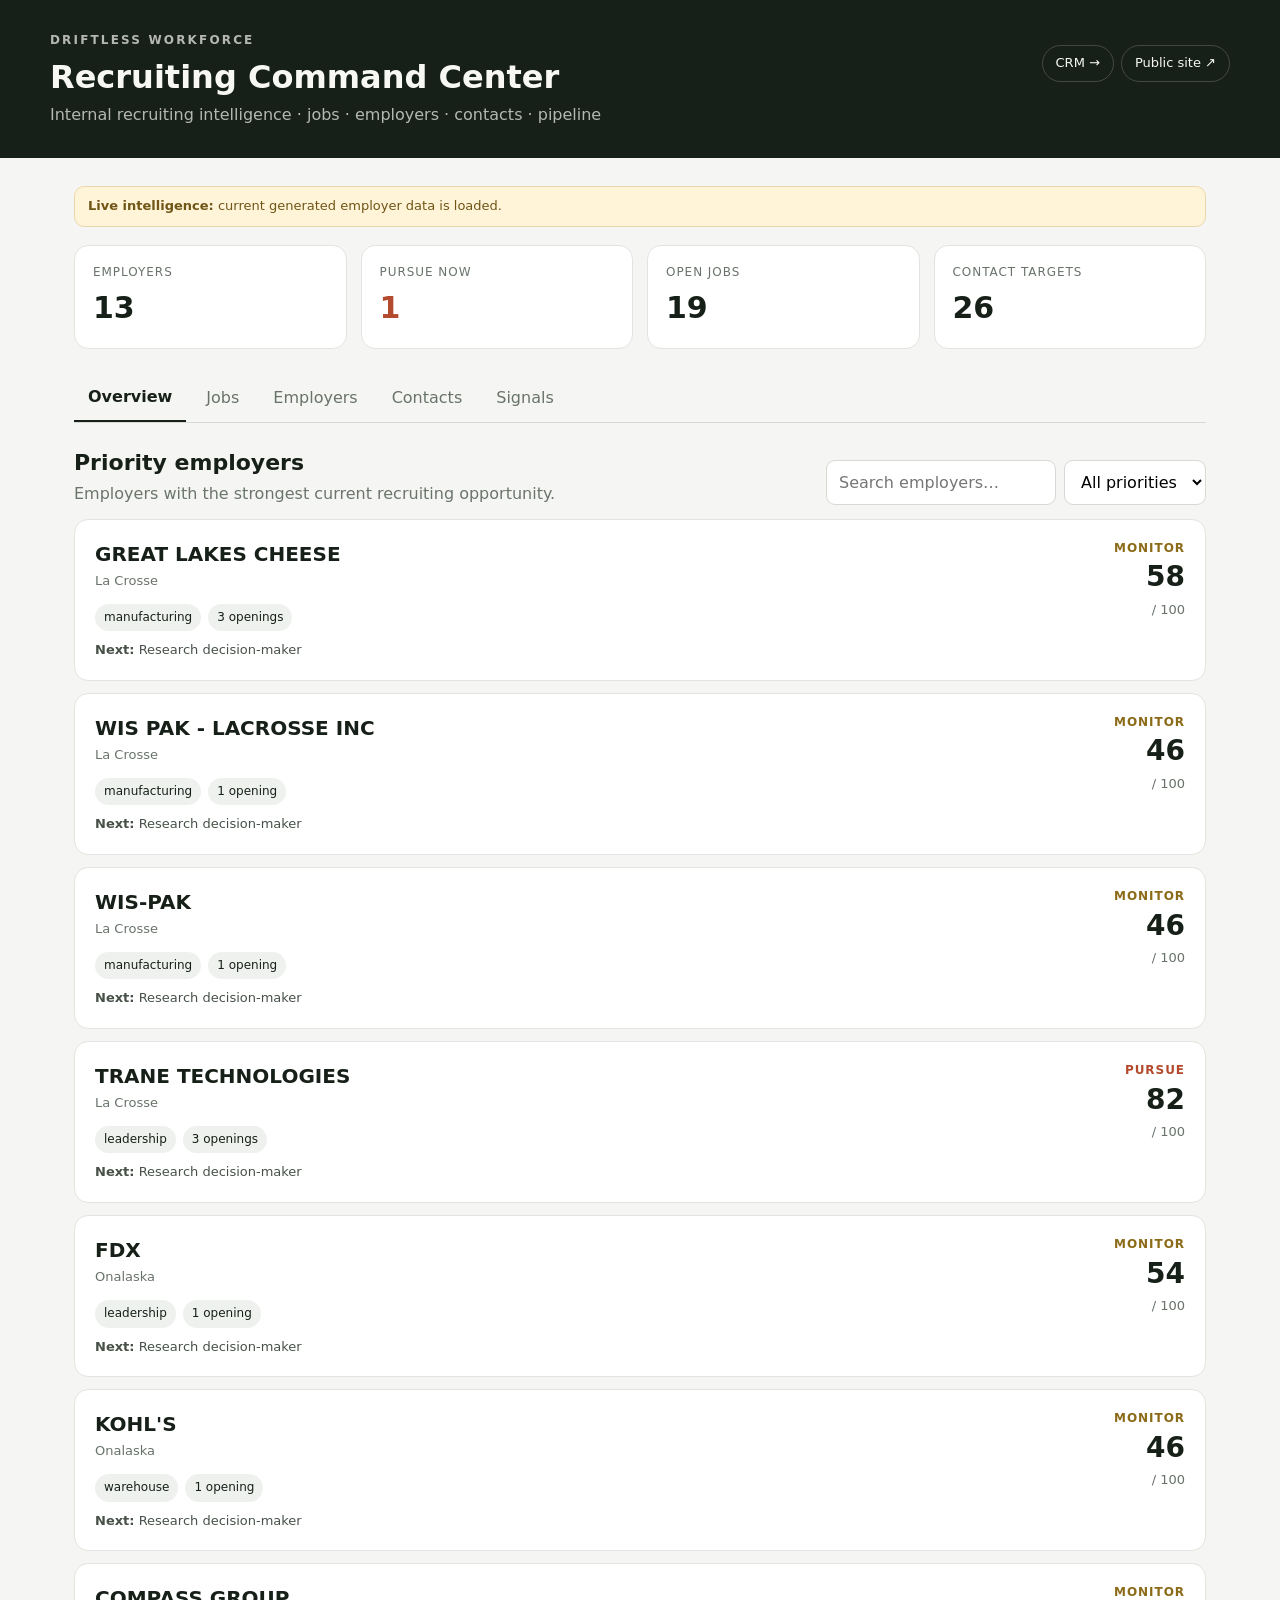
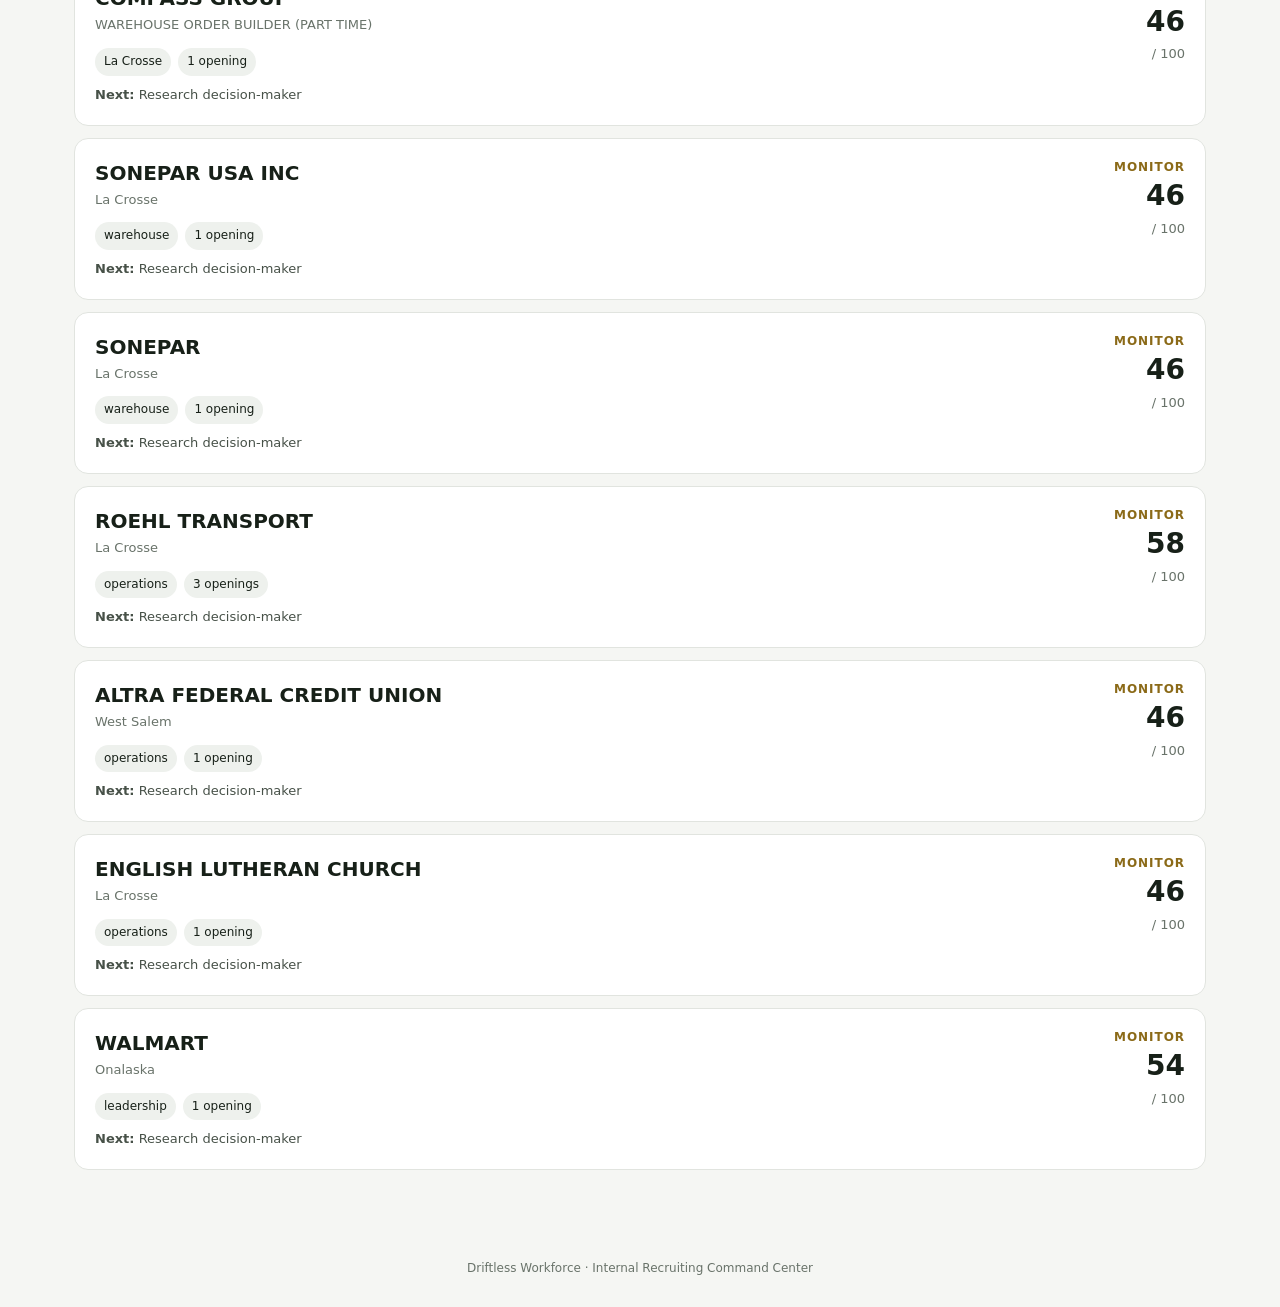
==== commit 2df297a3: "Bust Command Center browser cache" ====
--- a/frontend/index.html
+++ b/frontend/index.html
@@ -13,4 +13,4 @@
 <section id="employers" class="workspace-panel"><div class="toolbar"><div><h2>Employer intelligence</h2><p>Hiring activity, opportunity score, industries and next action.</p></div></div><div id="employerList" class="workspace-table"></div></section>
 <section id="contacts" class="workspace-panel"><div class="toolbar"><div><h2>Contacts & decision-makers</h2><p>Publicly discoverable contact targets. No names or details are fabricated.</p></div></div><div id="contactList" class="workspace-table"></div></section>
 <section id="signals" class="workspace-panel"><div class="toolbar"><div><h2>Hiring signals</h2><p>Changes that should trigger research or outreach.</p></div></div><div id="signalList"></div></section>
-</main><footer>Driftless Workforce · Internal Recruiting Command Center</footer><script src="app.js"></script></body></html>+</main><footer>Driftless Workforce · Internal Recruiting Command Center</footer><script src="app.js?v=20260824-2"></script></body></html>
--- a/frontend/styles.css
+++ b/frontend/styles.css
@@ -1 +1 @@
-:root{font-family:Inter,ui-sans-serif,system-ui,-apple-system,BlinkMacSystemFont,"Segoe UI",sans-serif;color:#172018;background:#f5f6f3;line-height:1.45}*{box-sizing:border-box}body{margin:0}.topbar{background:#172018;color:#f7f8f4;padding:32px max(24px,calc((100vw - 1180px)/2));display:flex;justify-content:space-between;gap:24px;align-items:flex-start}.eyebrow{font-size:12px;letter-spacing:.18em;font-weight:800;opacity:.7}.topbar h1{margin:5px 0 2px;font-size:32px}.topbar p{margin:0;opacity:.7}.status{border:1px solid rgba(255,255,255,.18);border-radius:999px;padding:8px 13px;font-size:13px;white-space:nowrap;color:inherit;text-decoration:none}.status span{display:inline-block;width:7px;height:7px;border-radius:50%;background:#79c267;margin-right:7px}main{max-width:1180px;margin:0 auto;padding:28px 24px 60px}.metrics{display:grid;grid-template-columns:repeat(4,1fr);gap:14px;margin-bottom:32px}.metric{background:#fff;border:1px solid #e1e4df;border-radius:14px;padding:18px}.metric .label{font-size:12px;text-transform:uppercase;letter-spacing:.08em;color:#69736a}.metric .value{font-size:30px;font-weight:800;margin-top:5px}.metric.hot .value{color:#b44a2d}.toolbar,.workspace-head{display:flex;justify-content:space-between;align-items:end;gap:20px;margin-bottom:14px}.toolbar h2,.workspace-head h2{margin:0;font-size:22px}.toolbar p,.workspace-head p{margin:3px 0 0;color:#6b746d}.controls{display:flex;gap:8px}.controls input,.controls select{border:1px solid #d5dad4;background:#fff;border-radius:9px;padding:10px 12px;font:inherit}.controls input{min-width:230px}.prospects{display:grid;gap:12px}.card{background:#fff;border:1px solid #e1e4df;border-radius:14px;padding:20px;display:grid;grid-template-columns:minmax(0,1fr) auto;gap:18px}.card:hover{border-color:#bfc8bf}.company{font-size:20px;font-weight:800;color:inherit;text-decoration:none}.company:hover{text-decoration:underline}.meta{color:#69736a;font-size:13px;margin-top:3px}.signals{display:flex;flex-wrap:wrap;gap:7px;margin-top:13px}.pill{background:#eef1ed;border-radius:999px;padding:5px 9px;font-size:12px}.momentum{display:inline-block;border-radius:999px;padding:5px 9px;font-size:12px;font-weight:800;background:#eef1ed}.momentum.up{background:#e5f0e2;color:#35602f}.momentum.down{background:#f2e8e4;color:#7a3828}.momentum.flat,.momentum.baseline{color:#69736a}.score{text-align:right}.score strong{font-size:28px}.priority{font-size:12px;font-weight:800;text-transform:uppercase;letter-spacing:.08em}.pursue{color:#b44a2d}.monitor{color:#8b6a18}.low{color:#69736a}.action{margin-top:10px;font-size:13px;color:#475148}.empty{padding:40px;text-align:center;color:#69736a;background:#fff;border:1px dashed #cfd5cf;border-radius:14px}.alert{display:flex;justify-content:space-between;gap:18px;align-items:center;background:#fff;border:1px solid #e1e4df;border-left:4px solid #b44a2d;border-radius:12px;padding:14px 16px;margin:0 0 12px}.alert.medium{border-left-color:#8b6a18}.alert.low{border-left-color:#69736a}.alert-kicker{font-size:10px;letter-spacing:.12em;font-weight:800;color:#69736a;text-transform:uppercase}.alert p{margin:3px 0 0;color:#475148}.alert>span{font-weight:800;white-space:nowrap}.pipeline{display:grid;grid-template-columns:repeat(6,minmax(180px,1fr));gap:12px;overflow-x:auto}.lane{background:#eef1ed;border-radius:12px;padding:10px;min-height:300px}.lane-head{display:flex;justify-content:space-between;align-items:center}.lane-head h2{font-size:11px;letter-spacing:.08em}.lane-head span{font-size:11px;background:#fff;border-radius:999px;padding:3px 7px}.pipeline-card{background:#fff;border-radius:10px;padding:12px;margin:8px 0}.pipeline-card .action{font-size:12px;margin:7px 0}.pipeline-card select{width:100%;padding:7px;border:1px solid #d5dad4;border-radius:7px;background:#fff}.empty-lane{font-size:12px;color:#69736a;padding:20px 4px}.trend-card{display:block;margin-top:16px}.trend-summary{display:flex;align-items:baseline;gap:10px;margin:12px 0 18px}.trend-summary strong{font-size:38px}.trend-summary span{color:#69736a}.trend-change{font-weight:800}.trend-chart{height:180px;display:flex;align-items:end;gap:12px;padding:12px 8px 0;border-bottom:1px solid #d5dad4;overflow-x:auto}.trend-point{height:100%;min-width:58px;display:flex;flex-direction:column;justify-content:end;align-items:center;gap:6px}.bar{width:34px;min-height:8px;background:#172018;border-radius:5px 5px 0 0;display:flex;justify-content:center;align-items:flex-start}.bar span{font-size:11px;color:#fff;padding-top:4px}.trend-point small{color:#69736a;font-size:11px}.detail-card{display:block}.detail-card aside{margin-top:24px;padding:16px;background:#f5f6f3;border-radius:10px}.bigscore{font-size:56px;font-weight:900;margin:6px 0 18px}.bigscore small{font-size:18px;font-weight:600;color:#69736a}.score-breakdown{border:1px solid #e1e4df;border-radius:12px;padding:16px;margin:0 0 24px}.breakdown-head{display:flex;justify-content:space-between;align-items:center}.breakdown-head h2{margin:0;font-size:18px}.breakdown-head strong{font-size:20px}.breakdown-row{display:flex;justify-content:space-between;gap:18px;padding:12px 0;border-top:1px solid #eef0ed}.breakdown-row:first-of-type{margin-top:10px}.breakdown-row p{margin:2px 0 0;color:#69736a;font-size:13px}.breakdown-row b{white-space:nowrap}.breakdown-note{font-size:11px;color:#69736a;margin-top:8px}.job-list{display:grid;gap:8px;margin:10px 0 20px}.job-row{display:flex;justify-content:space-between;align-items:center;gap:16px;background:#f5f6f3;border-radius:9px;padding:11px 13px}.job-row .status{color:#172018;border-color:#d5dad4}.detail-card button,.primary{border:0;border-radius:8px;padding:10px 14px;background:#172018;color:#fff;font:inherit;cursor:pointer}.workspace-nav{display:flex;gap:6px;border-bottom:1px solid #d5dad4;margin-bottom:20px;overflow:auto}.tab{border:0;background:transparent;padding:12px 14px;font:inherit;color:#69736a;cursor:pointer;white-space:nowrap}.tab.active{color:#172018;font-weight:800;border-bottom:2px solid #172018}.workspace-panel{display:none}.workspace-panel.active{display:block}.workspace-table{display:grid;gap:9px}.workspace-row{background:#fff;border:1px solid #e1e4df;border-radius:12px;padding:15px 17px;display:flex;justify-content:space-between;gap:20px;align-items:center}.row-actions{display:flex;align-items:center;gap:8px}.ghost{border:1px solid #d5dad4;background:#fff;border-radius:8px;padding:7px 10px;cursor:pointer}.primary{font-weight:700}@media(max-width:760px){.topbar{display:block}.status{display:inline-block;margin-top:18px}.metrics{grid-template-columns:repeat(2,1fr)}.toolbar,.workspace-head{display:block}.controls{margin-top:14px}.controls input{min-width:0;width:100%}.card{grid-template-columns:1fr}.score{text-align:left}.alert{display:block}.alert>span{display:block;margin-top:8px}.pipeline{grid-template-columns:repeat(6,180px)}.job-row{align-items:flex-start;flex-direction:column}.workspace-row{align-items:flex-start;flex-direction:column}.row-actions{width:100%;justify-content:space-between}}+ :root{font-family:Inter,ui-sans-serif,system-ui,-apple-system,BlinkMacSystemFont,"Segoe UI",sans-serif;color:#172018;background:#f5f6f3;line-height:1.45}*{box-sizing:border-box}body{margin:0}.topbar{background:#172018;color:#f7f8f4;padding:32px max(24px,calc((100vw - 1180px)/2));display:flex;justify-content:space-between;gap:24px;align-items:flex-start}.eyebrow{font-size:12px;letter-spacing:.18em;font-weight:800;opacity:.7}.topbar h1{margin:5px 0 2px;font-size:32px}.topbar p{margin:0;opacity:.7}.status{border:1px solid rgba(255,255,255,.18);border-radius:999px;padding:8px 13px;font-size:13px;white-space:nowrap;color:inherit;text-decoration:none}.signals{display:flex;flex-wrap:wrap;gap:7px}.mode{background:#fff3d8;border:1px solid #ead8ad;color:#6f5516;padding:10px 13px;border-radius:10px;margin-bottom:18px;font-size:13px}main{max-width:1180px;margin:0 auto;padding:28px 24px 60px}.metrics{display:grid;grid-template-columns:repeat(4,1fr);gap:14px;margin-bottom:24px}.metric{background:#fff;border:1px solid #e1e4df;border-radius:14px;padding:18px}.metric .label{font-size:12px;text-transform:uppercase;letter-spacing:.08em;color:#69736a}.metric .value{font-size:30px;font-weight:800;margin-top:5px}.metric.hot .value{color:#b44a2d}.workspace-nav{display:flex;gap:6px;border-bottom:1px solid #d5dad4;margin-bottom:24px;overflow:auto}.tab{border:0;background:transparent;padding:12px 14px;font:inherit;color:#69736a;cursor:pointer;white-space:nowrap}.tab.active{color:#172018;font-weight:800;border-bottom:2px solid #172018}.workspace-panel{display:none}.workspace-panel.active{display:block}.toolbar{display:flex;justify-content:space-between;align-items:end;gap:20px;margin-bottom:14px}.toolbar h2{margin:0;font-size:22px}.toolbar p{margin:3px 0 0;color:#6b746d}.controls{display:flex;gap:8px}.controls input,.controls select{border:1px solid #d5dad4;background:#fff;border-radius:9px;padding:10px 12px;font:inherit}.controls input{min-width:230px}.prospects,.workspace-table{display:grid;gap:12px}.card,.workspace-row{background:#fff;border:1px solid #e1e4df;border-radius:14px;padding:20px}.card{display:grid;grid-template-columns:minmax(0,1fr) auto;gap:18px}.workspace-row{display:flex;justify-content:space-between;gap:20px;align-items:center}.company{font-size:20px;font-weight:800;color:inherit;text-decoration:none}.company:hover{text-decoration:underline}.meta{color:#69736a;font-size:13px;margin-top:3px}.signals{display:flex;flex-wrap:wrap;gap:7px;margin-top:13px}.pill,.momentum{background:#eef1ed;border-radius:999px;padding:5px 9px;font-size:12px}.momentum{font-weight:800}.momentum.up{background:#e5f0e2;color:#35602f}.momentum.down{background:#f2e8e4;color:#7a3828}.score{text-align:right}.score strong{font-size:28px}.priority{font-size:12px;font-weight:800;text-transform:uppercase;letter-spacing:.08em}.pursue{color:#b44a2d}.monitor{color:#8b6a18}.low{color:#69736a}.action{margin-top:10px;font-size:13px;color:#475148}.empty{padding:40px;text-align:center;color:#69736a;background:#fff;border:1px dashed #cfd5cf;border-radius:14px}.row-actions{display:flex;align-items:center;gap:8px}.workspace-row a.status{color:#172018;border-color:#d5dad4}.workspace-row .company{font-size:18px}footer{text-align:center;padding:30px;color:#69736a;font-size:12px}@media(max-width:760px){.topbar{display:block}.metrics{grid-template-columns:repeat(2,1fr)}.toolbar{display:block}.controls{margin-top:14px}.controls input{min-width:0;width:100%}.card{grid-template-columns:1fr}.score{text-align:left}.workspace-row{align-items:flex-start;flex-direction:column}.row-actions{width:100%;justify-content:flex-start}}
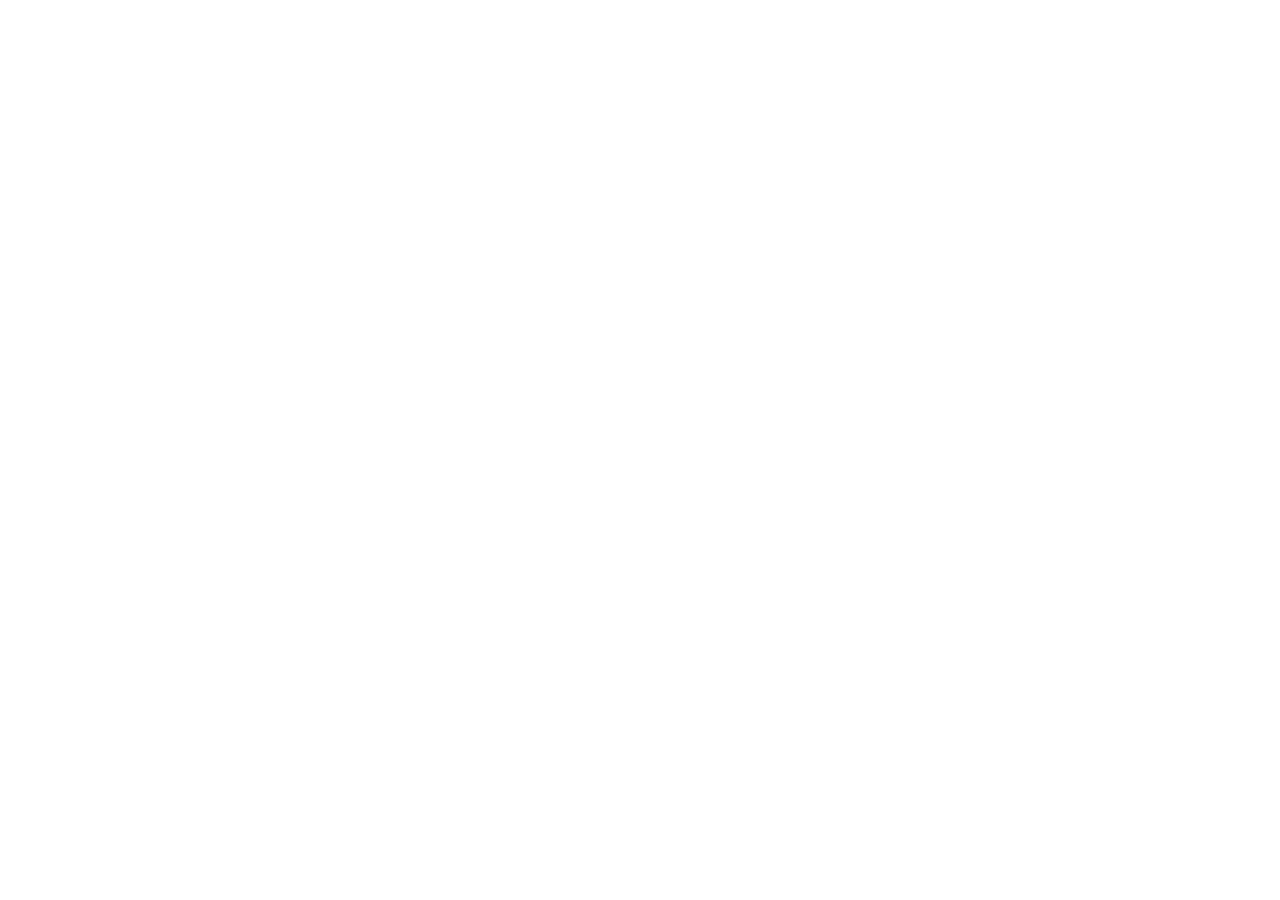
==== commit 6e342e00: "Use uploaded Command Center design exactly" ====
--- a/frontend/index.html
+++ b/frontend/index.html
@@ -1,16 +1,303 @@
-<!doctype html>
-<html lang="en"><head><meta charset="utf-8"><meta name="viewport" content="width=device-width,initial-scale=1">
-<title>Driftless Workforce | Recruiting Command Center</title><link rel="stylesheet" href="styles.css"></head>
+<!DOCTYPE html>
+<html lang="en">
+<head>
+<meta charset="UTF-8" />
+<meta name="viewport" content="width=device-width, initial-scale=1.0" />
+<title>Driftless Workforce | Recruiting Command Center</title>
+<script src="https://cdnjs.cloudflare.com/ajax/libs/react/18.2.0/umd/react.production.min.js"></script>
+<script src="https://cdnjs.cloudflare.com/ajax/libs/react-dom/18.2.0/umd/react-dom.production.min.js"></script>
+<script src="https://cdnjs.cloudflare.com/ajax/libs/babel-standalone/7.23.5/babel.min.js"></script>
+<style>
+  * { box-sizing: border-box; }
+  body { margin: 0; font-family: 'Inter', -apple-system, BlinkMacSystemFont, sans-serif; }
+</style>
+</head>
 <body>
-<header class="topbar"><div><div class="eyebrow">DRIFTLESS WORKFORCE</div><h1>Recruiting Command Center</h1><p>Internal recruiting intelligence · jobs · employers · contacts · pipeline</p></div>
-<div class="signals"><a class="status" href="workspace.html">CRM →</a><a class="status" href="https://driftlessworkforcegroup.com" target="_blank">Public site ↗</a></div></header>
-<main>
-<div id="mode" class="mode"></div>
-<section class="metrics" id="metrics"></section>
-<nav class="workspace-nav main-nav"><button class="tab active" data-tab="overview">Overview</button><button class="tab" data-tab="jobs">Jobs</button><button class="tab" data-tab="employers">Employers</button><button class="tab" data-tab="contacts">Contacts</button><button class="tab" data-tab="signals">Signals</button></nav>
-<section id="overview" class="workspace-panel active"><div class="toolbar"><div><h2>Priority employers</h2><p>Employers with the strongest current recruiting opportunity.</p></div><div class="controls"><input id="search" type="search" placeholder="Search employers…"><select id="filter"><option value="ALL">All priorities</option><option value="Pursue">Pursue</option><option value="Monitor">Monitor</option><option value="Low">Low</option></select></div></div><section id="prospects" class="prospects"></section></section>
-<section id="jobs" class="workspace-panel"><div class="toolbar"><div><h2>Job postings</h2><p>Current openings collected from the intelligence source.</p></div><div class="controls"><input id="jobSearch" type="search" placeholder="Search jobs, employers…"></div></div><div id="jobList" class="workspace-table"></div></section>
-<section id="employers" class="workspace-panel"><div class="toolbar"><div><h2>Employer intelligence</h2><p>Hiring activity, opportunity score, industries and next action.</p></div></div><div id="employerList" class="workspace-table"></div></section>
-<section id="contacts" class="workspace-panel"><div class="toolbar"><div><h2>Contacts & decision-makers</h2><p>Publicly discoverable contact targets. No names or details are fabricated.</p></div></div><div id="contactList" class="workspace-table"></div></section>
-<section id="signals" class="workspace-panel"><div class="toolbar"><div><h2>Hiring signals</h2><p>Changes that should trigger research or outreach.</p></div></div><div id="signalList"></div></section>
-</main><footer>Driftless Workforce · Internal Recruiting Command Center</footer><script src="app.js?v=20260824-2"></script></body></html>+<div id="root"></div>
+<script type="text/babel">
+const { useState, useMemo } = React;
+
+const FACTORS = [
+  { key: "volume", label: "Hiring volume", max: 20 },
+  { key: "persistence", label: "Hiring persistence", max: 15 },
+  { key: "difficulty", label: "Recruiting difficulty", max: 20 },
+  { key: "leadership", label: "Leadership need", max: 15 },
+  { key: "fit", label: "Driftless fit", max: 15 },
+  { key: "access", label: "Employer accessibility", max: 10 },
+  { key: "signal", label: "Opportunity signal", max: 5 },
+];
+
+function score(e) {
+  return FACTORS.reduce((sum, f) => sum + (e[f.key] || 0), 0);
+}
+
+function tier(s) {
+  if (s >= 85) return { label: "PURSUE NOW", color: "#B0472E" };
+  if (s >= 65) return { label: "MONITOR", color: "#8A6D2F" };
+  return { label: "LOW PRIORITY", color: "#5B6660" };
+}
+
+const SEED = [
+  {
+    id: 1, name: "Trane Technologies", industry: "Manufacturing / HVAC", shifts: "Multiple",
+    openings: ["Production Supervisor (x2)", "Maintenance Supervisor", "Manager – Material Planning", "Manufacturing Project Manager", "Materials Planning Analyst"],
+    volume: 18, persistence: 12, difficulty: 18, leadership: 15, fit: 14, access: 8, signal: 5,
+    contact: "Grace Wallace — HR Specialist", phone: "(608) 787-2139", address: "3600 Pammel Creek Rd, La Crosse, WI",
+    approach: "Skilled manufacturing + frontline leadership placements",
+    evidence: "Simultaneous demand across production, maintenance, planning, and engineering layers.",
+  },
+  {
+    id: 2, name: "Great Lakes Cheese", industry: "Food & Beverage Manufacturing", shifts: "2nd & 3rd Shift",
+    openings: ["2nd Shift Line/Utility", "3rd Shift Line/Utility", "3rd Shift Process Cheese Block Setup"],
+    volume: 17, persistence: 13, difficulty: 19, leadership: 6, fit: 15, access: 7, signal: 4,
+    contact: "Rachel Bisbee — VP of HR (corporate)", phone: "(608) 781-2800", address: "2200 Enterprise Ave, La Crosse, WI",
+    approach: "Production staffing — recurring shift gaps across 2nd/3rd shift",
+    evidence: "Three openings posted within the last two weeks across two shifts.",
+  },
+  {
+    id: 3, name: "Ace Hardware Distribution Center", industry: "Warehouse & Distribution", shifts: "Thu–Mon, 8hr shifts",
+    openings: ["Warehouse Specialist", "Forklift Operator"],
+    volume: 12, persistence: 8, difficulty: 12, leadership: 4, fit: 13, access: 8, signal: 3,
+    contact: "Tim McNeal — Facility Manager", phone: "(608) 783-7771", address: "500 Fanta Reed Pl, La Crosse, WI",
+    approach: "Warehouse/distribution vertical — named decision-maker, good access",
+    evidence: "Large local distribution operation with a confirmed on-site manager contact.",
+  },
+  {
+    id: 4, name: "Kwik Trip Distribution/Kitchens", industry: "Warehouse & Distribution", shifts: "2nd Shift",
+    openings: ["Kitchens Warehouse Material Handler (2nd Shift)"],
+    volume: 10, persistence: 9, difficulty: 11, leadership: 2, fit: 13, access: 6, signal: 3,
+    contact: "Site HR", phone: "(608) 793-6050", address: "2025 Kwik Trip Way, La Crosse, WI",
+    approach: "Standing prospect — large local employer, monitor hiring cadence",
+    evidence: "Confirmed current Kitchens warehouse opening, 2nd shift.",
+  },
+  {
+    id: 5, name: "Wis-Pak", industry: "Beverage Manufacturing", shifts: "Varies",
+    openings: ["Production/Line Worker"],
+    volume: 9, persistence: 7, difficulty: 12, leadership: 2, fit: 12, access: 6, signal: 2,
+    contact: "Site HR", phone: "(608) 783-0610", address: "3239 Airport Rd, La Crosse, WI",
+    approach: "Beverage production staffing",
+    evidence: "Active production listing at La Crosse facility.",
+  },
+  {
+    id: 6, name: "Compass Group (Canteen)", industry: "Food & Beverage / Logistics", shifts: "Sun–Thu, varies",
+    openings: ["Warehouse Order Builder (Part Time)"],
+    volume: 8, persistence: 6, difficulty: 9, leadership: 1, fit: 10, access: 6, signal: 2,
+    contact: "Site HR", phone: "(608) 785-8610", address: "515 15th St N, La Crosse, WI",
+    approach: "Part-time warehouse support — lower urgency, good fit for flexible candidates",
+    evidence: "Confirmed via Canteen division listing, order-builder role.",
+  },
+  {
+    id: 7, name: "Sonepar (Viking Electric)", industry: "Electrical Distribution", shifts: "Standard",
+    openings: ["Warehouse / Distribution Support"],
+    volume: 7, persistence: 5, difficulty: 9, leadership: 2, fit: 10, access: 6, signal: 2,
+    contact: "Branch HR", phone: "(608) 796-1761", address: "646 Breezy Point Rd, La Crosse, WI",
+    approach: "Standing prospect — electrical distribution branch",
+    evidence: "Local branch of Sonepar's Viking Electric Supply brand.",
+  },
+  {
+    id: 8, name: "Federal Express (FedEx Ground/Freight)", industry: "Warehouse & Transportation", shifts: "Full & Part Time",
+    openings: ["Warehouse / Package Handler"],
+    volume: 14, persistence: 10, difficulty: 13, leadership: 2, fit: 11, access: 5, signal: 3,
+    contact: "Site HR", phone: "Confirm facility before outreach", address: "La Crosse / Onalaska area — confirm exact facility",
+    approach: "High-volume warehouse/transportation staffing",
+    evidence: "Actively hiring, $17.20/hr starting, warehouse and transportation sector.",
+  },
+];
+
+function Kpi({ label, value, accent }) {
+  return React.createElement("div", { style: styles.kpi },
+    React.createElement("div", { style: styles.kpiLabel }, label),
+    React.createElement("div", { style: { ...styles.kpiValue, color: accent || "#EDE8DD" } }, value)
+  );
+}
+
+function Section({ title, children }) {
+  return React.createElement("div", { style: styles.section },
+    React.createElement("div", { style: styles.sectionTitle }, title),
+    children
+  );
+}
+
+function CommandCenter() {
+  const [employers, setEmployers] = useState(SEED);
+  const [selected, setSelected] = useState(SEED[0].id);
+  const [showAdd, setShowAdd] = useState(false);
+  const [draft, setDraft] = useState({
+    name: "", industry: "", shifts: "", contact: "", approach: "", evidence: "",
+    volume: 10, persistence: 8, difficulty: 10, leadership: 5, fit: 8, access: 5, signal: 2,
+    openings: [],
+  });
+
+  const scored = useMemo(
+    () => employers.map((e) => ({ ...e, score: score(e) })).sort((a, b) => b.score - a.score),
+    [employers]
+  );
+
+  const pursueCount = scored.filter((e) => e.score >= 85).length;
+  const monitorCount = scored.filter((e) => e.score >= 65 && e.score < 85).length;
+  const activeEmployer = scored.find((e) => e.id === selected) || scored[0];
+
+  function addEmployer() {
+    if (!draft.name.trim()) return;
+    const openings = typeof draft.openings === "string"
+      ? draft.openings.split(",").map((s) => s.trim()).filter(Boolean)
+      : draft.openings;
+    const next = { ...draft, openings, id: Date.now() };
+    setEmployers((prev) => [...prev, next]);
+    setSelected(next.id);
+    setShowAdd(false);
+    setDraft({
+      name: "", industry: "", shifts: "", contact: "", approach: "", evidence: "",
+      volume: 10, persistence: 8, difficulty: 10, leadership: 5, fit: 8, access: 5, signal: 2,
+      openings: [],
+    });
+  }
+
+  return React.createElement("div", { style: styles.page },
+    React.createElement("header", { style: styles.header },
+      React.createElement("div", { style: styles.eyebrow }, "DRIFTLESS WORKFORCE GROUP"),
+      React.createElement("h1", { style: styles.h1 }, "Recruiting Command Center"),
+      React.createElement("p", { style: styles.sub }, "Live employer opportunity scoring for the La Crosse & Driftless region"),
+      React.createElement("div", { style: styles.kpiRow },
+        React.createElement(Kpi, { label: "EMPLOYERS TRACKED", value: scored.length }),
+        React.createElement(Kpi, { label: "PURSUE NOW", value: pursueCount, accent: "#B0472E" }),
+        React.createElement(Kpi, { label: "MONITOR", value: monitorCount, accent: "#8A6D2F" }),
+        React.createElement(Kpi, { label: "TOP SCORE", value: scored[0]?.score ?? 0 })
+      )
+    ),
+    React.createElement("div", { style: styles.body },
+      React.createElement("div", { style: styles.listCol },
+        React.createElement("div", { style: styles.listHeader },
+          React.createElement("span", null, "EMPLOYER PIPELINE"),
+          React.createElement("button", { style: styles.addBtn, onClick: () => setShowAdd((s) => !s) }, showAdd ? "Cancel" : "+ Add employer")
+        ),
+        showAdd && React.createElement("div", { style: styles.addForm },
+          React.createElement("input", { style: styles.input, placeholder: "Company name", value: draft.name, onChange: (e) => setDraft({ ...draft, name: e.target.value }) }),
+          React.createElement("input", { style: styles.input, placeholder: "Industry", value: draft.industry, onChange: (e) => setDraft({ ...draft, industry: e.target.value }) }),
+          React.createElement("input", { style: styles.input, placeholder: "Shifts (e.g. 2nd & 3rd)", value: draft.shifts, onChange: (e) => setDraft({ ...draft, shifts: e.target.value }) }),
+          React.createElement("input", { style: styles.input, placeholder: "Open positions, comma separated", onChange: (e) => setDraft({ ...draft, openings: e.target.value }) }),
+          React.createElement("input", { style: styles.input, placeholder: "Best contact (e.g. HR / Operations)", value: draft.contact, onChange: (e) => setDraft({ ...draft, contact: e.target.value }) }),
+          React.createElement("input", { style: styles.input, placeholder: "Evidence (why this score)", value: draft.evidence, onChange: (e) => setDraft({ ...draft, evidence: e.target.value }) }),
+          React.createElement("div", { style: styles.sliders },
+            FACTORS.map((f) => React.createElement("div", { key: f.key, style: styles.sliderRow },
+              React.createElement("span", { style: styles.sliderLabel }, f.label, " ", React.createElement("b", null, draft[f.key]), "/", f.max),
+              React.createElement("input", { type: "range", min: 0, max: f.max, value: draft[f.key], onChange: (e) => setDraft({ ...draft, [f.key]: Number(e.target.value) }) })
+            ))
+          ),
+          React.createElement("div", { style: styles.previewScore }, "Live score preview: ", React.createElement("b", null, score(draft)), "/100"),
+          React.createElement("button", { style: styles.saveBtn, onClick: addEmployer }, "Add to pipeline")
+        ),
+        scored.map((e, i) => {
+          const t = tier(e.score);
+          const active = e.id === activeEmployer?.id;
+          return React.createElement("div", {
+            key: e.id, onClick: () => setSelected(e.id),
+            style: { ...styles.card, ...(active ? styles.cardActive : {}) }
+          },
+            React.createElement("div", { style: styles.cardTop },
+              React.createElement("span", { style: styles.rank }, i + 1),
+              React.createElement("div", { style: { flex: 1 } },
+                React.createElement("div", { style: styles.cardName }, e.name),
+                React.createElement("div", { style: styles.cardIndustry }, e.industry)
+              ),
+              React.createElement("div", { style: { textAlign: "right" } },
+                React.createElement("div", { style: styles.cardScore }, e.score),
+                React.createElement("div", { style: { ...styles.tierPill, background: t.color } }, t.label)
+              )
+            )
+          );
+        })
+      ),
+      React.createElement("div", { style: styles.detailCol },
+        activeEmployer && React.createElement(React.Fragment, null,
+          React.createElement("div", { style: styles.detailHeader },
+            React.createElement("div", null,
+              React.createElement("div", { style: styles.detailEyebrow }, activeEmployer.industry),
+              React.createElement("h2", { style: styles.detailName }, activeEmployer.name)
+            ),
+            React.createElement("div", { style: { ...styles.tierBadge, background: tier(activeEmployer.score).color } },
+              activeEmployer.score, "/100 — ", tier(activeEmployer.score).label)
+          ),
+          React.createElement(Section, { title: "Open positions" },
+            React.createElement("ul", { style: styles.list },
+              activeEmployer.openings.map((o, idx) => React.createElement("li", { key: idx, style: styles.listItem }, o))
+            )
+          ),
+          React.createElement(Section, { title: "Score breakdown" },
+            FACTORS.map((f) => React.createElement("div", { key: f.key, style: styles.barRow },
+              React.createElement("span", { style: styles.barLabel }, f.label),
+              React.createElement("div", { style: styles.barTrack },
+                React.createElement("div", { style: { ...styles.barFill, width: `${(activeEmployer[f.key] / f.max) * 100}%` } })
+              ),
+              React.createElement("span", { style: styles.barValue }, activeEmployer[f.key], "/", f.max)
+            ))
+          ),
+          React.createElement(Section, { title: "Recommended approach" },
+            React.createElement("p", { style: styles.para }, activeEmployer.approach)
+          ),
+          React.createElement(Section, { title: "Evidence" },
+            React.createElement("p", { style: styles.paraMuted }, activeEmployer.evidence)
+          ),
+          React.createElement(Section, { title: "Best contact" },
+            React.createElement("p", { style: styles.para }, activeEmployer.contact),
+            activeEmployer.phone && React.createElement("p", { style: styles.paraMuted }, activeEmployer.phone),
+            activeEmployer.address && React.createElement("p", { style: styles.paraMuted }, activeEmployer.address)
+          )
+        )
+      )
+    )
+  );
+}
+
+const styles = {
+  page: { fontFamily: "'Inter', -apple-system, sans-serif", background: "#F4F2ED", minHeight: "100vh", color: "#232019" },
+  header: { background: "#161A15", color: "#EDE8DD", padding: "40px 32px 28px" },
+  eyebrow: { fontSize: 12, letterSpacing: 2, fontWeight: 700, color: "#9AA89A", marginBottom: 10 },
+  h1: { fontSize: 34, fontWeight: 800, margin: "0 0 8px", letterSpacing: -0.5 },
+  sub: { fontSize: 15, color: "#B7BDB2", margin: "0 0 28px" },
+  kpiRow: { display: "flex", gap: 14, flexWrap: "wrap" },
+  kpi: { background: "#1F241D", borderRadius: 12, padding: "14px 18px", minWidth: 120 },
+  kpiLabel: { fontSize: 11, letterSpacing: 1, color: "#8B958A", fontWeight: 700, marginBottom: 6 },
+  kpiValue: { fontSize: 30, fontWeight: 800 },
+  body: { display: "flex", gap: 24, padding: "28px 32px 60px", maxWidth: 1200, margin: "0 auto", alignItems: "flex-start", flexWrap: "wrap" },
+  listCol: { flex: "1 1 380px", minWidth: 320 },
+  listHeader: { display: "flex", justifyContent: "space-between", alignItems: "center", fontSize: 12, fontWeight: 700, letterSpacing: 1.5, color: "#6B6355", marginBottom: 12 },
+  addBtn: { background: "#232019", color: "#F4F2ED", border: "none", borderRadius: 8, padding: "6px 12px", fontSize: 12, fontWeight: 700, cursor: "pointer" },
+  card: { background: "#FFFFFF", border: "1px solid #E4DFD3", borderRadius: 12, padding: 16, marginBottom: 10, cursor: "pointer", transition: "border-color 0.15s" },
+  cardActive: { borderColor: "#232019", boxShadow: "0 2px 10px rgba(0,0,0,0.06)" },
+  cardTop: { display: "flex", alignItems: "flex-start", gap: 12 },
+  rank: { fontSize: 13, fontWeight: 800, color: "#B7AF9C", width: 18 },
+  cardName: { fontSize: 16, fontWeight: 700 },
+  cardIndustry: { fontSize: 12.5, color: "#847C6C", marginTop: 2 },
+  cardScore: { fontSize: 22, fontWeight: 800 },
+  tierPill: { fontSize: 10, fontWeight: 700, color: "#fff", padding: "3px 8px", borderRadius: 6, marginTop: 4, letterSpacing: 0.4 },
+  detailCol: { flex: "1 1 420px", minWidth: 320, background: "#FFFFFF", border: "1px solid #E4DFD3", borderRadius: 16, padding: 28 },
+  detailHeader: { display: "flex", justifyContent: "space-between", alignItems: "flex-start", marginBottom: 20, gap: 12, flexWrap: "wrap" },
+  detailEyebrow: { fontSize: 12, fontWeight: 700, color: "#847C6C", letterSpacing: 0.5 },
+  detailName: { fontSize: 26, fontWeight: 800, margin: "4px 0 0" },
+  tierBadge: { color: "#fff", fontSize: 12, fontWeight: 700, padding: "8px 14px", borderRadius: 10, whiteSpace: "nowrap" },
+  section: { marginBottom: 22 },
+  sectionTitle: { fontSize: 11, fontWeight: 700, letterSpacing: 1.2, color: "#9A927E", marginBottom: 10, textTransform: "uppercase" },
+  list: { margin: 0, paddingLeft: 18 },
+  listItem: { fontSize: 14.5, marginBottom: 6, color: "#3A362D" },
+  para: { fontSize: 14.5, lineHeight: 1.55, margin: 0, color: "#3A362D" },
+  paraMuted: { fontSize: 13.5, lineHeight: 1.55, margin: 0, color: "#7A7364", fontStyle: "italic" },
+  barRow: { display: "flex", alignItems: "center", gap: 10, marginBottom: 8 },
+  barLabel: { fontSize: 12.5, width: 140, color: "#5C564A", flexShrink: 0 },
+  barTrack: { flex: 1, height: 8, background: "#EEEAE0", borderRadius: 5, overflow: "hidden" },
+  barFill: { height: "100%", background: "#232019", borderRadius: 5 },
+  barValue: { fontSize: 12, width: 40, textAlign: "right", color: "#8B8474" },
+  addForm: { background: "#FFFFFF", border: "1px solid #E4DFD3", borderRadius: 12, padding: 16, marginBottom: 14, display: "flex", flexDirection: "column", gap: 8 },
+  input: { border: "1px solid #DEDACD", borderRadius: 8, padding: "9px 11px", fontSize: 13.5, fontFamily: "inherit" },
+  sliders: { display: "flex", flexDirection: "column", gap: 6, marginTop: 6 },
+  sliderRow: { display: "flex", flexDirection: "column", gap: 2 },
+  sliderLabel: { fontSize: 11.5, color: "#6B6355" },
+  previewScore: { fontSize: 13.5, marginTop: 4, color: "#3A362D" },
+  saveBtn: { background: "#232019", color: "#F4F2ED", border: "none", borderRadius: 8, padding: "10px", fontSize: 13.5, fontWeight: 700, cursor: "pointer", marginTop: 4 },
+};
+
+const root = ReactDOM.createRoot(document.getElementById("root"));
+root.render(React.createElement(CommandCenter));
+</script>
+</body>
+</html>
